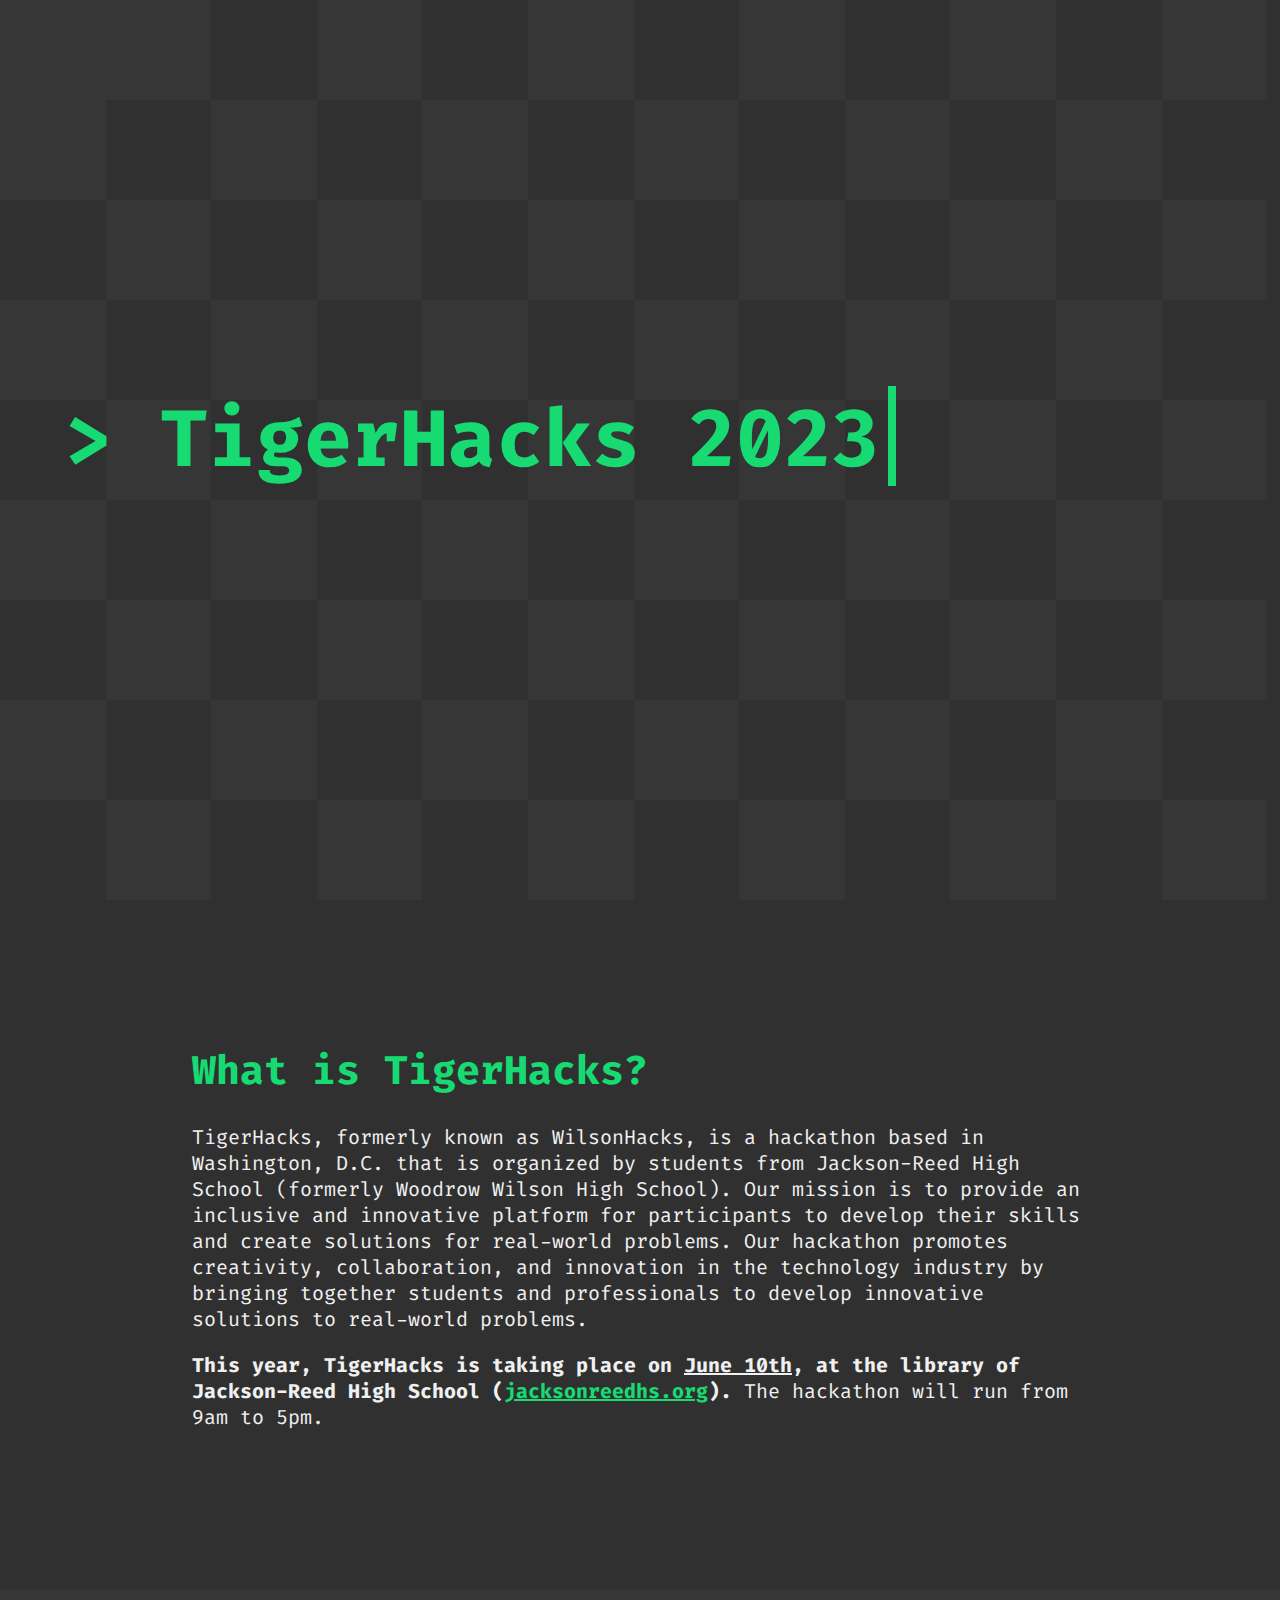
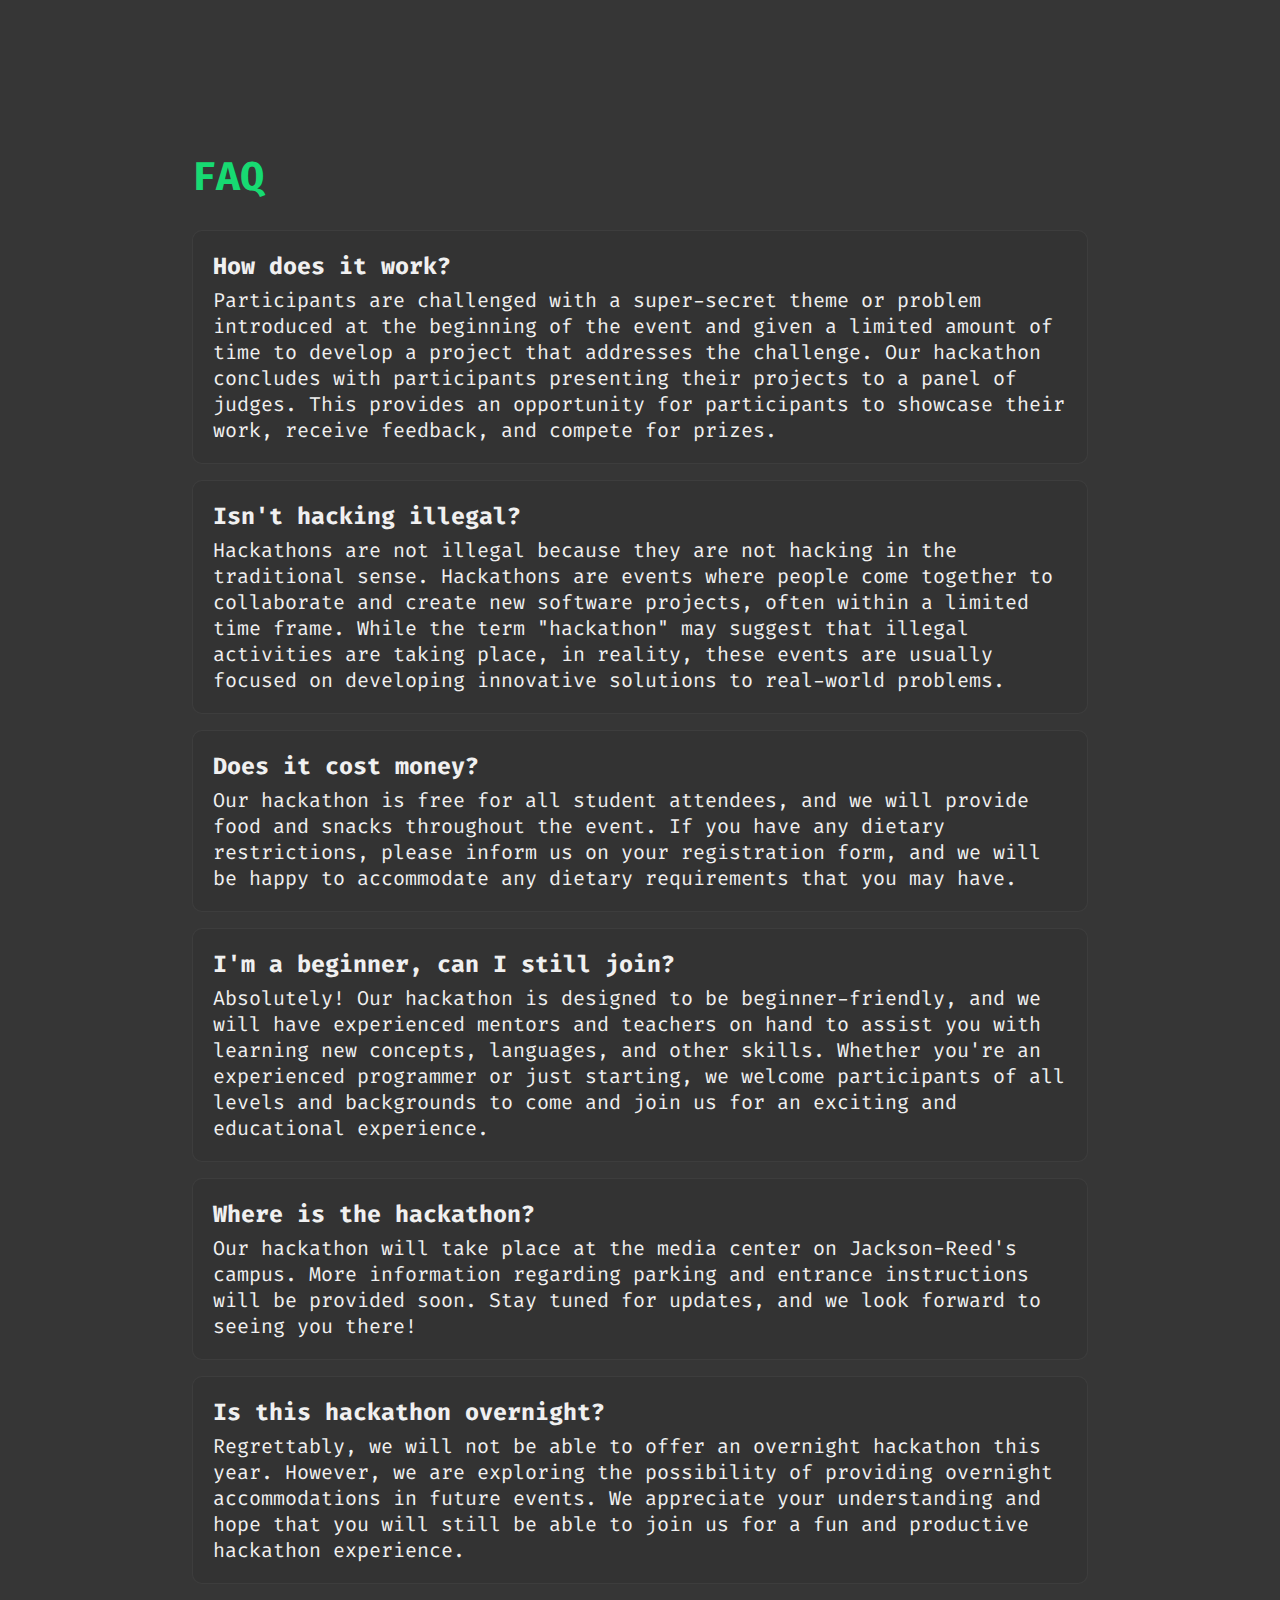
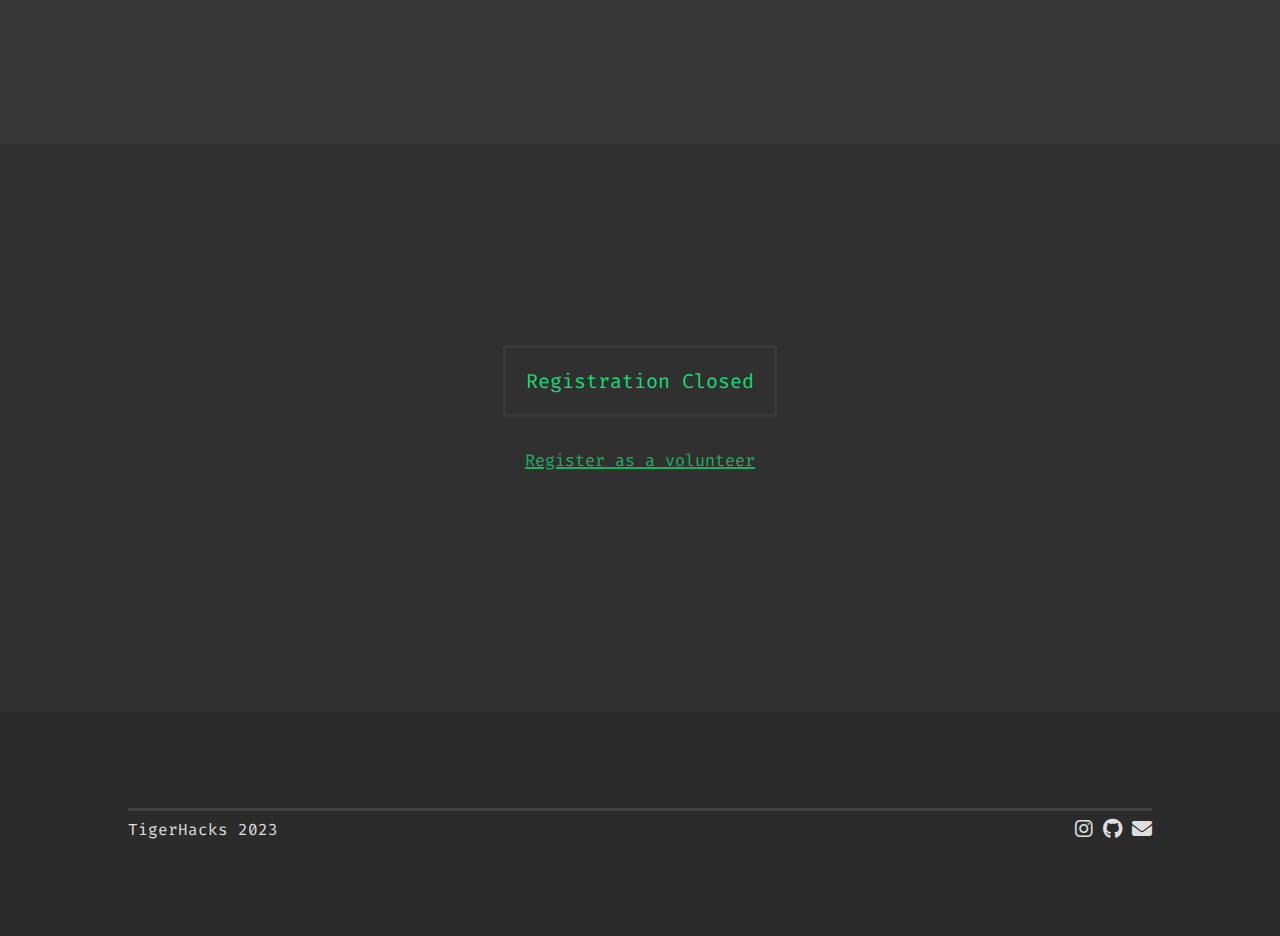
==== index.html @ 2cf9ff2c "Update registration" ====
<!DOCTYPE html>
<html>
    <head>
        <meta charset="utf-8" />
        <meta name="viewport" content="width=device-width, initial-scale=1" />
        <title>TigerHacks 2023</title>

        <link rel="preconnect" href="https://fonts.googleapis.com" />
        <link rel="preconnect" href="https://fonts.gstatic.com" crossorigin />
        <link
            href="https://fonts.googleapis.com/css2?family=Fira+Code:wght@300;400;500;700&display=swap"
            rel="stylesheet" />

        <link
            rel="stylesheet"
            href="https://cdn.jsdelivr.net/npm/@fortawesome/fontawesome-free@6.2.0/css/all.min.css" />

        <link rel="stylesheet" href="css/global.css" />
        <link rel="stylesheet" href="css/index.css" />
        <link rel="stylesheet" href="css/grid.css" />
        <!-- <link rel="stylesheet" href="css/cursor-trailer.css"> -->
        <link rel="stylesheet" href="css/title.css" />
        <link rel="stylesheet" href="css/navbar.css" />
        <link rel="icon" type="image/x-icon" href="/img/favicon.ico" />

        <script src="js/grid.js" async defer></script>
    </head>
    <body>
        <div id="navbar-wrapper" class="hidden">
            <nav id="navbar">
                <a href="#" class="navbar-title">TigerHacks</a>
                <a href="#about">About</a>
                <a href="#faq">FAQ</a>
<!--                <a href="#sponsors">Sponsors</a>-->
    
                <div id="navbar-right">
                    <a href="/register">Register</a>
                    <a class="fab fa-instagram" href="https://www.instagram.com/jacksonreedinfotech/" target="_blank"></a>
                    <a class="fab fa-github" href="https://github.com/TigerHacksDC/" target="_blank"></a>
                    <a class="fas fa-envelope" href="mailto:tigerhacksdc@gmail.com" target="_blank"></a>
                </div>
                <div id="navbar-button-wrapper">
                    <div id="navbar-button">
                        <span></span>
                        <span></span>
                        <span></span>
                    </div>
                </div>
            </nav>
        </div>

        <div id="title-container">
            <div id="title">
                <div id="title-text-wrapper">
                    <div id="title-text">>&nbsp;</div>
                    <span id="cursor"></span>
                </div>
            </div>
            <div id="subtitle">
                <div id="subtitle-text"></div>
            </div>
            <div id="register-link">
                <a id="register-text" href="/register">Registeration Closed</a>
            </div>
        </div>

        <!-- <div id="cursor-trailer"></div> -->

        <div id="tiles"></div>

        <div class="section" id="about">
            <h1>What is TigerHacks?</h1>
            <p>
                TigerHacks, formerly known as WilsonHacks, is a hackathon based in Washington, D.C.
                that is organized by students from Jackson-Reed High School (formerly Woodrow Wilson
                High School). Our mission is to provide an inclusive and innovative platform for
                participants to develop their skills and create solutions for real-world problems.
                Our hackathon promotes creativity, collaboration, and innovation in the technology
                industry by bringing together students and professionals to develop innovative
                solutions to real-world problems.
            </p>
            <p>
                <b>
                    This year, TigerHacks is taking place on <u>June 10th</u>, at the
                    library of Jackson-Reed High School
                    (<a href="https://jacksonreedhs.org/">jacksonreedhs.org</a>).
                </b>
                The hackathon will run from 9am to 5pm.
            </p>
        </div>

        <div class="section" id="faq">
            <div id="faq-wrapper">
                <h1>FAQ</h1>
                <div class="cards">
                    <div class="card">
                        <h3>How does it work?</h3>
                        <p>
                            Participants are challenged with a super-secret theme or problem
                            introduced at the beginning of the event and given a limited amount of
                            time to develop a project that addresses the challenge. Our hackathon
                            concludes with participants presenting their projects to a panel of
                            judges. This provides an opportunity for participants to showcase their
                            work, receive feedback, and compete for prizes.
                        </p>
                    </div>
                    <div class="card">
                        <h3>Isn't hacking illegal?</h3>
                        <p>
                            Hackathons are not illegal because they are not hacking in the
                            traditional sense. Hackathons are events where people come together to
                            collaborate and create new software projects, often within a limited
                            time frame. While the term "hackathon" may suggest that illegal
                            activities are taking place, in reality, these events are usually
                            focused on developing innovative solutions to real-world problems.
                        </p>
                    </div>
                    <div class="card">
                        <h3>Does it cost money?</h3>
                        <p>
                            Our hackathon is free for all student attendees, and we will provide
                            food and snacks throughout the event. If you have any dietary
                            restrictions, please inform us on your registration form, and we will be
                            happy to accommodate any dietary requirements that you may have.
                        </p>
                    </div>
                    <div class="card">
                        <h3>I'm a beginner, can I still join?</h3>
                        <p>
                            Absolutely! Our hackathon is designed to be beginner-friendly, and we
                            will have experienced mentors and teachers on hand to assist you with
                            learning new concepts, languages, and other skills. Whether you're an
                            experienced programmer or just starting, we welcome participants of
                            all levels and backgrounds to come and join us for an exciting and
                            educational experience.
                        </p>
                    </div>
                    <div class="card">
                        <h3>Where is the hackathon?</h3>
                        <p>
                            Our hackathon will take place at the media center on Jackson-Reed's
                            campus. More information regarding parking and entrance instructions
                            will be provided soon. Stay tuned for updates, and we look forward to
                            seeing you there!
                        </p>
                    </div>
                    <div class="card">
                        <h3>Is this hackathon overnight?</h3>
                        <p>
                            Regrettably, we will not be able to offer an overnight hackathon this
                            year. However, we are exploring the possibility of providing overnight
                            accommodations in future events. We appreciate your understanding and
                            hope that you will still be able to join us for a fun and productive
                            hackathon experience.
                        </p>
                    </div>
                </div>
            </div>
        </div>

        <!-- <div class="section" id="sponsors">
            <h1>Sponsors</h1>
            <p>Our sponsors and partners are the groups that make this event possible.</p>
            <div id="sponsor-images">                
                <img src="img/juan.png" alt="Placeholder Sponsor">
                <img src="img/wesley.png" alt="Placeholder Sponsor">
                <img src="img/ollie.png" alt="Placeholder Sponsor">
                <img src="img/luther.png" alt="Placeholder Sponsor">
            </div>
        </div> -->

        <div class="section" id="register">
            <!-- <button>Registration coming soon!</button> -->
            <a href="/register" class="button smooth">Registration Closed</a>
            <br>
            <br>
            <br>
            <a href="/volunteer" style="opacity: 0.75">
                <small>
                    Register as a volunteer
                </small>
            </a>
        </div>

        <!-- <div class="section" id="organizers">
            <h3>Organizers</h3>
            <p>Thank you to the members of the TigerHacks hosting team at Jackson-Reed High School, who are what make this event possible.</p>
            <div id="organizer-names">                
                <p>John Doe</p>
                <p>Foo Bar</p>
            </div>
        </div> -->

        <div id="footer">
            <div class="footer-line"></div>
            <p>TigerHacks 2023</p>
            <div class="icons">
                <a class="fab fa-instagram fa-lg" href="https://www.instagram.com/jacksonreedinfotech/" target="_blank"></a>
                <a class="fab fa-github fa-lg" href="https://github.com/TigerHacksDC/" target="_blank"></a>
                <a class="fas fa-envelope fa-lg" href="mailto:tigerhacksdc@gmail.com" ></a>
            </div>
        </div>
        <!-- because of the CSS math the svg div needs to be down here.
        <div id="img">
            <img id="logo" src="img/logo.svg" alt="TigerHacks Logo" /> 
        </div> -->
        <!-- <script src="js/cursor-trailer.js" async defer></script> -->
        <script src="js/title.js" type="module" async defer></script>
        <script src="js/navbar.js" async defer></script>
    </body>
</html>
---- css/global.css ----
/*:root {*/
/*    --background-primary: #262931;*/
/*    --background-secondary: #2a2e36;*/
/*    --background-tertiary: #21242b;*/
/*    --background-accent: #333741;*/

/*    !* --background-primary: #21242b;*/
/*    --background-secondary: #191c21;*/
/*    --background-tertiary: #15181c;*/
/*    --background-accent: #313540; *!*/

/*    --primary: #ff6188;*/
/*    --primary-light: #ff7a9c;*/
/*    --primary-highlight: #ffb3c6;*/

/*    --text-primary: #f0f0f0;*/
/*}*/

:root {
    /* green */
    /* --background-primary: #25302f; */
    /* --background-secondary: #293534; */
    /* --background-tertiary: #212b2a; */
    /* --background-accent: #313f3e; */

    /* gray */
    --background-primary: #303030;
    --background-secondary: #363636;
    --background-tertiary: #2b2b2b;
    --background-accent: #333333;

    --primary: #60ffa2;
    --primary-light: #7affb1;
    --primary-highlight: #b3ffd2;

    --text-primary: #f0f0f0;
    --text-dim: #dfdfdf;

    --primary: #17da72;
    /* --primary: #00db12; */
    --primary-light: #34ea89;
    --primary-dark: #17da7240;
    --primary-highlight: #67efa6;


    --text-small: 1rem;
    --text-med: 1.25rem;
    --text-big: 2rem;
    --text-subtitle: 3rem;
    --text-title: 5rem;
    --text-giant: 10rem;

    --radius-small: 3px;
    --radius: 10px;
    --border: rgba(255, 255, 255, 0.05);
    --border-bright: rgba(255, 255, 255, 0.1);
    --font: "Fira Code", monospace;
}

@media screen and (max-width: 800px) {
    :root {
        --text-med: 1rem;
        --text-big: 1.5rem;
        --text-subtitle: 2rem;
        --text-title: 3rem;
    }
}

html {
    scroll-behavior: smooth;
}

body {
    margin: 0;
    font-family: var(--font);
    color: var(--text-primary);
    background-color: var(--background-primary);
    font-size: var(--text-small);
}
*::selection {
    color: var(--text-primary);
    background-color: var(--primary);
}

.cards {
    display: grid;
    grid-template-columns: repeat(auto-fill, minmax(30rem, 1fr));
    grid-gap: 1rem;
}
@media screen and (max-width: 40rem) {
    .cards {
        grid-template-columns: initial;
    }
}
.card {
    background-color: var(--background-secondary);
    border-radius: var(--radius);
    border: 1px solid var(--border);

    padding: 1em;
}
.card h3 {
    margin: 0;
}
.card p {
    margin: 0.25em 0 0 0;
}

button,
.button {
    padding: 1em;
    border: none;
    outline: none;
    border-radius: 3px;

    background: linear-gradient(to right, var(--primary), var(--primary), var(--primary-highlight), var(--primary));
    background-size: 500% 100%;
    transition: 0.5s, background-position 0.75s, outline 0.1s;

    color: var(--background-primary);
    cursor: pointer;
    font-family: var(--font);
}
button:hover,
.button:hover {
    background-position: -100% 0;
    outline: 1px solid var(--primary-dark);
}
button:active, button:focus,
.button:active, .button:focus {
    outline: 3px solid var(--primary-dark);
}
button.disabled,
.button.disabled {
    background: transparent;
    border: 3px solid var(--border);
    color: var(--primary);
    cursor: default;
}
button.disabled:hover,
.button.disabled:hover {
    outline: none;
}
button.disabled:active, button.disabled:focus,
.button.disabled:active, .button.disabled:focus {
    outline: none;
}

button.smooth,
.button.smooth {
    background: transparent;
    border: 3px solid var(--border);
    color: var(--primary);
}
button.smooth:hover,
.button.smooth:hover {
    background-color: rgba(255, 255, 255, 0.05);
    outline: none;
}
button.smooth:active, button.smooth:focus,
.button.smooth:active, .button.smooth:focus {
    background-color: rgba(0, 0, 0, 0.1);
    outline: none
}

a.button {
    text-decoration: none;
}

h1 {
    color: var(--primary);
}
h1::selection {
    background-color: var(--primary);
}

a {
    color: var(--primary);
}
---- css/index.css ----
.section {
    margin: 7.5% auto;
    max-width: 70%;
    font-size: var(--text-med);

    z-index: 2;
    scroll-margin-top: calc(2 * var(--text-subtitle));
}
@media screen and (max-width: 800px) {
    .section:nth-child(2n) {
        margin: 7.5%;
        max-width: 100%;
    }
}

#footer {
    background-color: var(--background-tertiary);
    padding: min(7.5%, 6rem) 10%;
    color: var(--text-dim);
}
.footer-line {
    width: 100%;
    height: 3px;
    background: var(--border-bright);
    margin-bottom: 0.5rem;
}
#footer p {
    display: inline;
}
#footer .icons {
    float: right;
}
#footer a {
    color: var(--text-dim);
    text-decoration: none;
}

.section:nth-child(2n-1) {
    background: var(--background-secondary);
    margin-top: 0;
    margin-bottom: 0;
    padding-top: 10rem;
    padding-bottom: 10rem;
}
.section:nth-child(2n-1) h1 {
    margin-top: 0;
}
.section:nth-child(2n-1) .card {
    background-color: var(--background-accent);
}
.section:nth-child(2n) {
    margin-top: 9rem;
    margin-bottom: 10rem;
}

#faq {
    max-width: initial;
}
#faq-wrapper {
    max-width: 70%;
    margin: auto;
}
@media screen and (max-width: 800px) {
    #faq-wrapper {
        max-width: 90%;
    }
}

#sponsors {
    margin-left: auto;
    margin-right: auto;
    max-width: initial;
    text-align: center;
}
#sponsor-images {
    display: flex;
    flex-wrap: wrap;
    justify-content: center;
}
#sponsors h1 {
    text-align: center;
}
#sponsors img {
    width: 7em;
    height: 7em;
    margin: 1em;
}

#register {
    text-align: center;
    max-width: initial;
    padding-top: 5rem;
    padding-bottom: 5rem;
}
#register button {
    font-size: var(--text-med);
}

#organizers {
    margin-left: auto;
    margin-right: auto;
    max-width: initial;
    text-align: center;
}
#organizers > p {
    max-width: 80ch;
    margin-left: auto;
    margin-right: auto;
}
#organizer-names p {
    margin: 0.15em;
    color: var(--primary);
}
---- css/grid.css ----
#tiles {
    height: 100vh;
    width: 99vw;

    display: grid;
    /* variables are set in js */
    grid-template-rows: repeat(var(--rows), 1fr);
    grid-template-columns: 1;
    z-index: -1;

    /* cursor: none; */
}

.row {
    display: grid;
    grid-template-rows: 1;
    grid-template-columns: repeat(var(--columns), 1fr);
}

.row:nth-child(even) .tile:nth-child(even) {
    background-color: var(--background-primary);
}
.row:nth-child(even) .tile:nth-child(odd) {
    background-color: var(--background-secondary);
}

.row:nth-child(odd) .tile:nth-child(even) {
    background-color: var(--background-secondary);
}
.row:nth-child(odd) .tile:nth-child(odd) {
    background-color: var(--background-primary);
}

.tile {
    transition: 2s;
}

.tile:hover {
    /* filter: brightness(130%); */
    background-color: var(--background-secondary) !important;
    transition: 0s;
}
---- css/cursor-trailer.css ----
#cursor-trailer {
    position: fixed;
    z-index: 1;

    width: 20px;
    height: 20px;

    background-color: var(--primary);
    border-radius: 20px;

    pointer-events: none;
    
    opacity: 0;
    transition: opacity 0.1s;
    
}

/* body {
    cursor: none;
} */

/* when mouse is on screen, show */
/* body:hover > #cursor-trailer {
    opacity: 1;
} */

/* .section {
    position: relative;
    z-index: 1;
} */
---- css/title.css ----
#title-container {
    position: absolute;
    top: 50%;
    left: 5%;
    transform: translateY(-50%);
    
    pointer-events: none;

    color: var(--primary);
}

#title {
    font-size: var(--text-title);
    font-weight: bold;

    display: flex;
    flex-direction: row;      
}

#title-text, #title-text-wrapper {
    margin: 0;
    pointer-events: none;
}

#title-text {
    display: inline;
}

#subtitle {

    display: flex;
    flex-direction: row;

    font-size: var(--text-subtitle);
    font-weight: 500;
}

#register-link {
    font-size: var(--text-big);
    pointer-events: all;

    width: max-content;

    opacity: 0;

    transform: translateY(1em);
    transition: 0.5s;

}

/* @supports (-) {
    * {
        color: red !important;
    }
} */

#register-link:hover {
    cursor: pointer;
    font-weight: 500;
}

#register-link:hover #register-text::after {
    background-position: -100% 0;
}

#register-text {
    position: relative;
    
    background: linear-gradient(to right, var(--primary), var(--primary), var(--primary-highlight), var(--primary));
    background-size: 500% 100%;
    background-clip: text;
    -webkit-background-clip: text;
    color: transparent;

    transition: background-position 0.75s;
    background-position: 0 0;
}
#register-text:hover {
    background-position: -100% 0;
}

#register-text::after {
    content: "";
    
    position: absolute;
    top: 100%;
    left: 0;

    width: 100%;
    height: 0.1em;

    background: linear-gradient(to right, var(--primary), var(--primary), var(--primary-highlight), var(--primary));
    background-size: 500% 100%;

}

@keyframes cursor-blink {
    0% {opacity: 100; }
    50% { opacity: 100; }
    75% { opacity: 0; }
    100% { opacity: 0; }
}

#cursor {
    background-color: var(--primary);
    animation: cursor-blink 1s infinite;

    display: inline-block;
    width: 0.1em;
    height:1.25em;
    transform: translate(-0.5em, 0.25em);
}
/* 
#img {
    width: 20%;
    height: 20%;
    margin: 0 0.5em;
    pointer-events: none;
    top: 45%;
    left: 75%;
    transform: translateY(-50%);
    position: absolute;
} */
---- css/navbar.css ----
#navbar-wrapper {
    position: fixed;
    top: 0;
    left: 0;
    z-index: 1000;
    transition: transform 0.5s;
    width: 100%;
}
#navbar-wrapper.hidden {
    pointer-events: none;
    transform: translateY(-100%);
}

#navbar {
    padding: 16px;
    width: 100%;
    position: relative;

    font-size: var(--text-med);
    background-color: var(--background-tertiary);
    box-sizing: border-box;
}

#navbar a {
    color: var(--primary);
    text-decoration: none;
    position: relative;
    transition: color 0.2s;
    cursor: pointer;
}

#navbar a::after {
    content: "";
    
    position: absolute;
    top: 100%;
    left: 0;

    width: 100%;
    height: 0.1em;

    transform: scaleX(0);
    transform-origin: right;
    transition: transform 0.5s, color 0.2s;

    background: var(--primary);
}

#navbar a:hover::after {
    transform: scaleX(1);
    transform-origin: left;
    /* background: var(--primary-light); */
}

#navbar a.fa-brands::after {
    margin-top: 4px;
}

#navbar .navbar-title {
    font-weight: 550;
}

#navbar-right {
    float: right;
}

@media screen and (max-width: 500px) {
    #navbar > *:not(.navbar-title):not(#navbar-button-wrapper) {
        display: none;
    }
    
    #navbar-button-wrapper {
        position: absolute;
        top: 1em;
        right: 1em;
    }
    #navbar-button {
        --hamburger-thickness: 3px;
        --hamburger-color: var(--primary);
        --hamburger-width: 1.5em;
        --hamburger-height: 1.3em;
        --hamburger-thickness: 0.1em;

        position: relative;

        width: var(--hamburger-width);
        height: var(--hamburger-height);

        cursor: pointer;
    }
    #navbar-button span {
        width: var(--hamburger-width);
        height: var(--hamburger-thickness);
        background-color: var(--hamburger-color);
        position: absolute;
    }
    #navbar-button span:nth-child(1) {
        top: 0;
    }
    #navbar-button span:nth-child(2) {
        top: 50%;
        transform: translateY(-50%);
    }
    #navbar-button span:nth-child(3) {
        bottom: 0;
    }

    #navbar.active #navbar-button span:nth-child(1) {
        --hamburger-thickness: 0.15em;
        top: 50%;
        left: 50%;
        transform: translate(-50%, -50%) rotateZ(45deg);
    }
    #navbar.active  #navbar-button span:nth-child(2) {
        --hamburger-thickness: 0.15em;
        top: 50%;
        left: 50%;
        transform: translate(-50%, -50%) rotateZ(-45deg);
    }
    #navbar.active  #navbar-button span:nth-child(3) {
        display: none;
    }

    #navbar.active > *:not(#navbar-button) {
        display: block !important;
        width: max-content;
        margin-top: 0.1em;
    }

    #navbar.active #navbar-right {
        float: initial;
    }
    #navbar.active #navbar-right a:first-child {
        display: block;
        margin-bottom: 0.5em;
    }
}
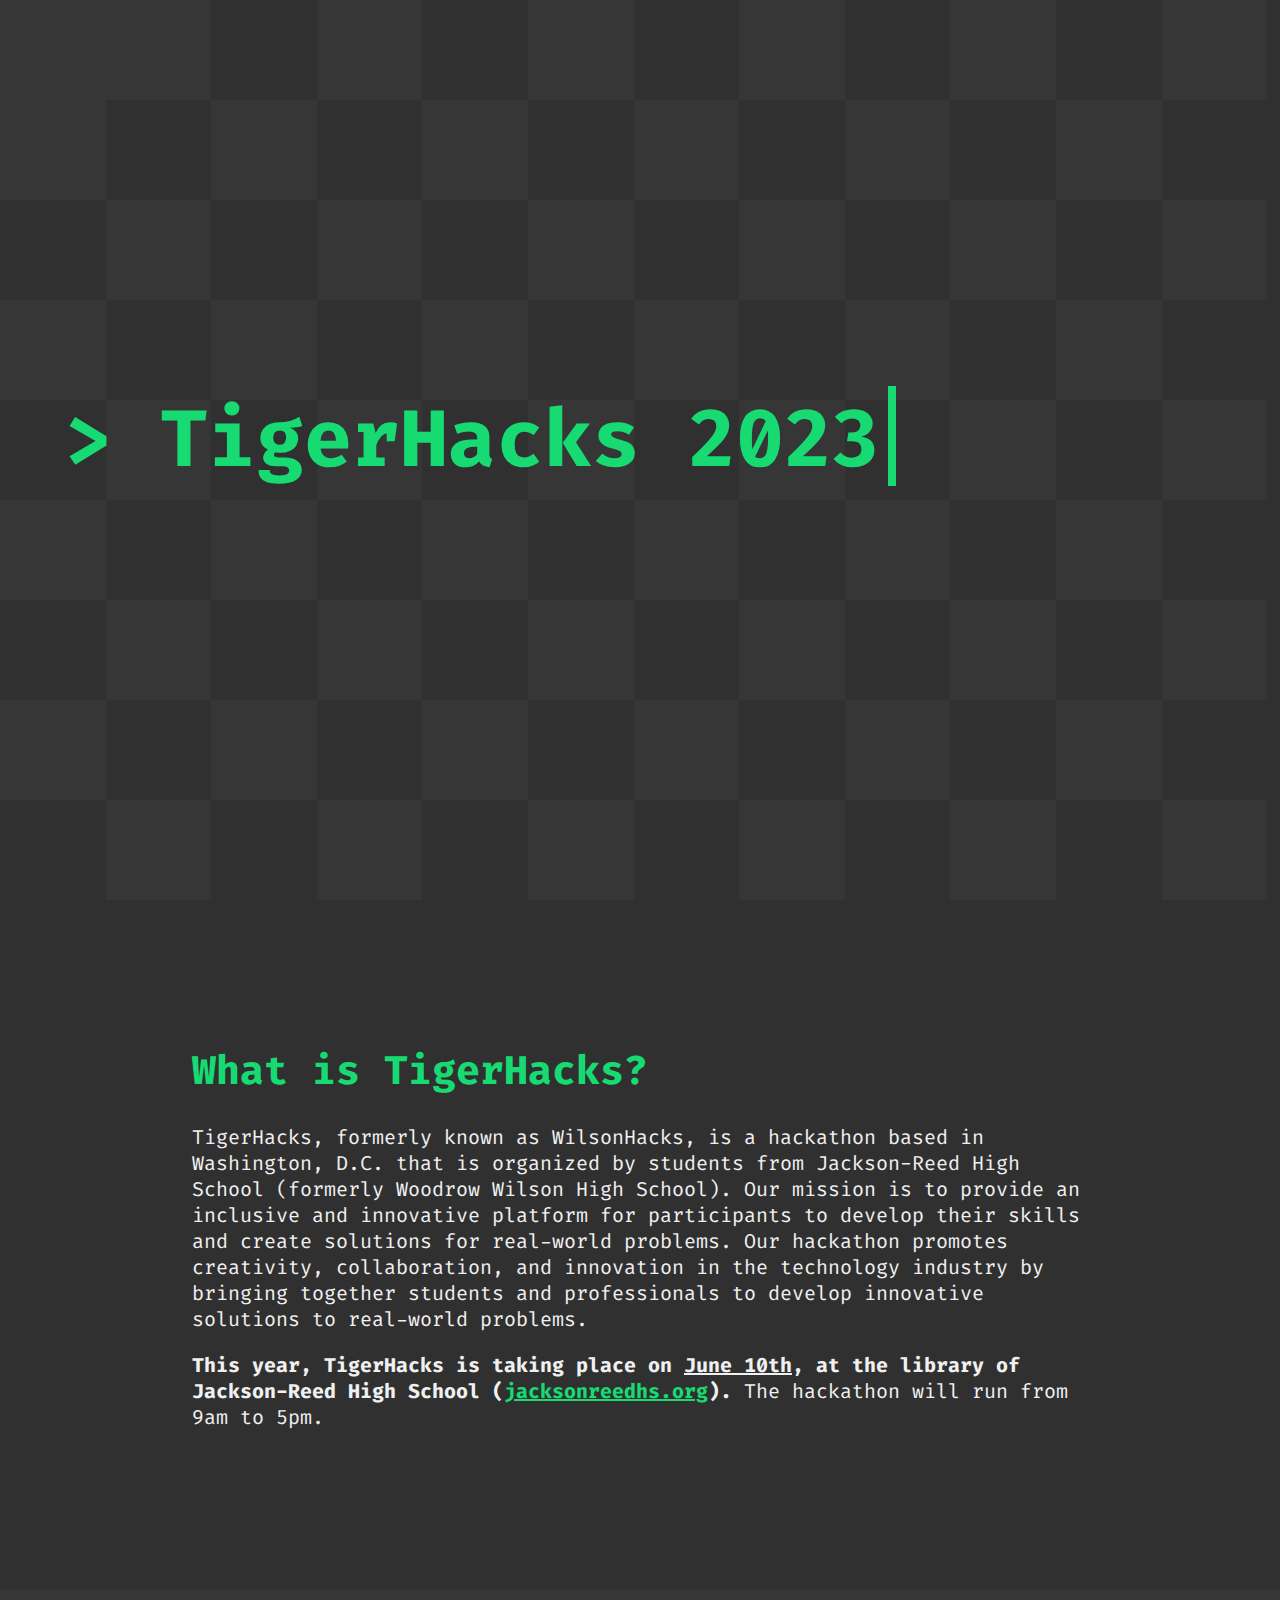
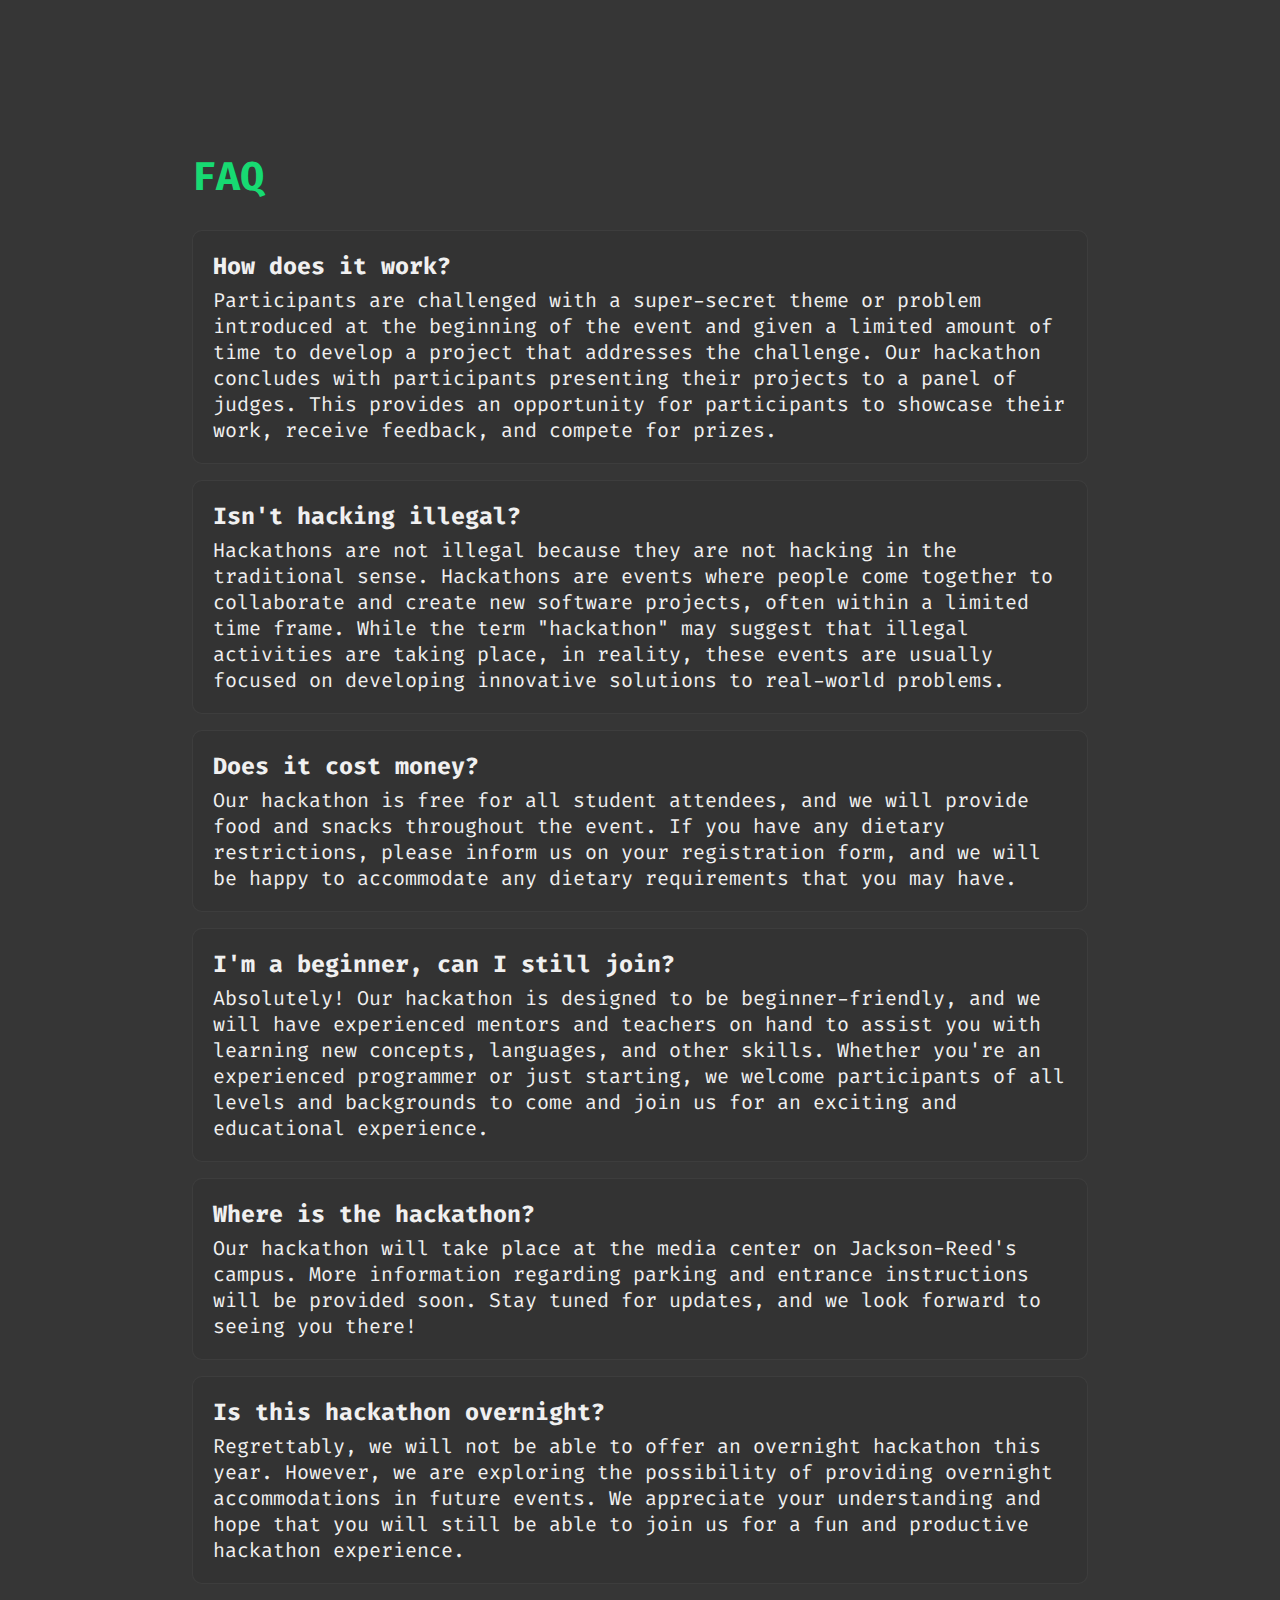
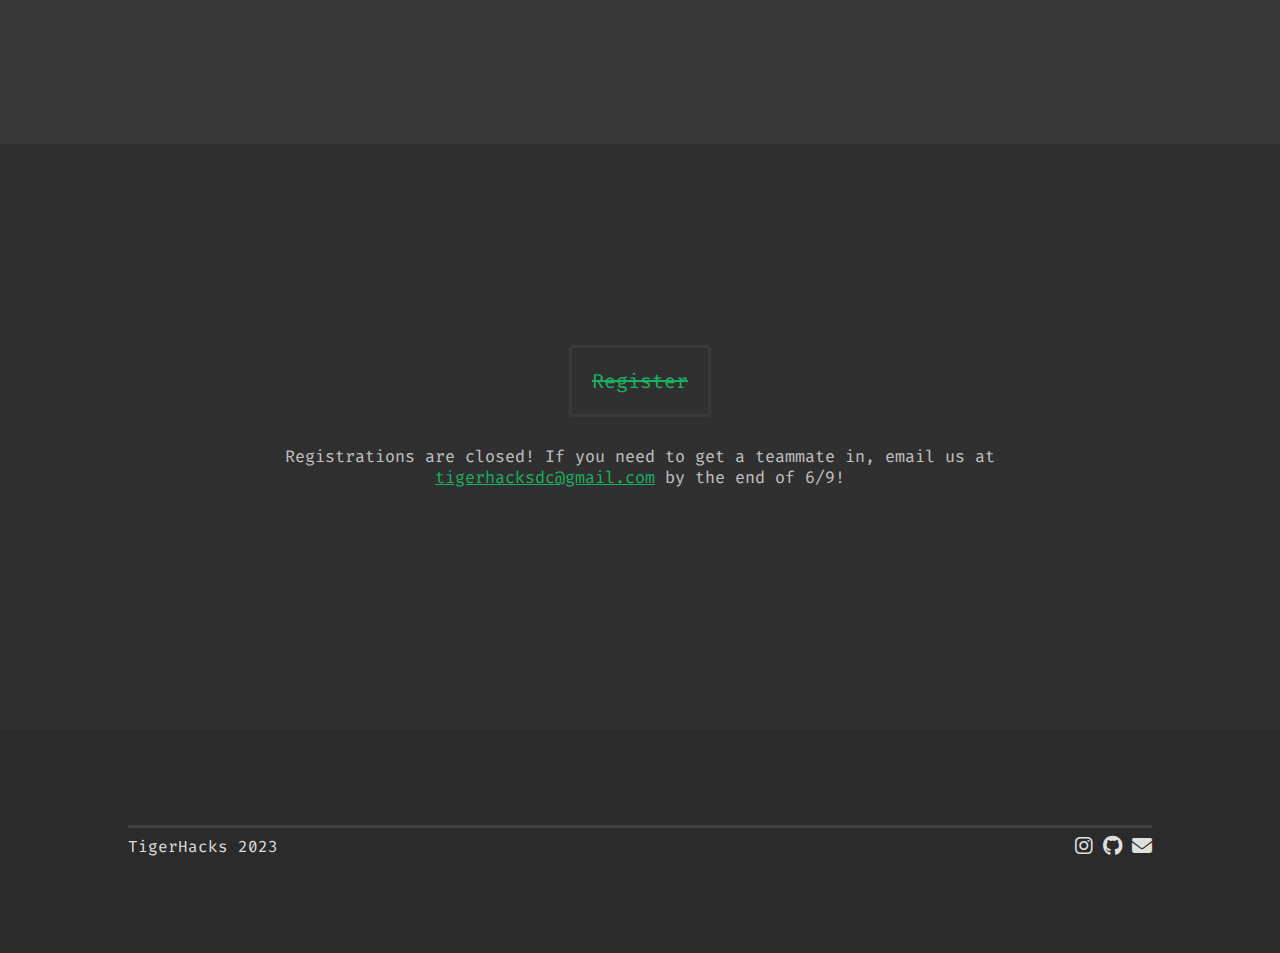
==== commit 15e8d4c9: "Update registration closed styling" ====
--- a/index.html
+++ b/index.html
@@ -34,7 +34,7 @@
 <!--                <a href="#sponsors">Sponsors</a>-->
     
                 <div id="navbar-right">
-                    <a href="/register">Register</a>
+                    <a href="#register">Register</a>
                     <a class="fab fa-instagram" href="https://www.instagram.com/jacksonreedinfotech/" target="_blank"></a>
                     <a class="fab fa-github" href="https://github.com/TigerHacksDC/" target="_blank"></a>
                     <a class="fas fa-envelope" href="mailto:tigerhacksdc@gmail.com" target="_blank"></a>
@@ -60,7 +60,7 @@
                 <div id="subtitle-text"></div>
             </div>
             <div id="register-link">
-                <a id="register-text" href="/register">Registeration Closed</a>
+                <a id="register-text" href="#register">Register</a>
             </div>
         </div>
 
@@ -171,15 +171,14 @@
 
         <div class="section" id="register">
             <!-- <button>Registration coming soon!</button> -->
-            <a href="/register" class="button smooth">Registration Closed</a>
+            <a href="/register" class="button smooth disabled">Register</a>
             <br>
             <br>
             <br>
-            <a href="/volunteer" style="opacity: 0.75">
-                <small>
-                    Register as a volunteer
-                </small>
-            </a>
+            <small style="opacity: 0.75; max-width: 80ch; display: inline-block">
+                Registrations are closed! If you need to get a teammate in, email us at 
+                <a href="mailto:tigerhacksdc@gmail.com">tigerhacksdc@gmail.com</a> by the end of 6/9!
+            </small>
         </div>
 
         <!-- <div class="section" id="organizers">
--- a/css/global.css
+++ b/css/global.css
@@ -39,6 +39,7 @@
     --primary: #17da72;
     /* --primary: #00db12; */
     --primary-light: #34ea89;
+    --primary-disabled: #1daf61;
     --primary-dark: #17da7240;
     --primary-highlight: #67efa6;
 
@@ -163,6 +164,14 @@
     outline: none
 }
 
+button.smooth.disabled,
+.button.smooth.disabled {
+    pointer-events: none;
+    cursor: not-allowed;
+    text-decoration: line-through;
+    color: var(--primary-disabled);
+}
+
 a.button {
     text-decoration: none;
 }
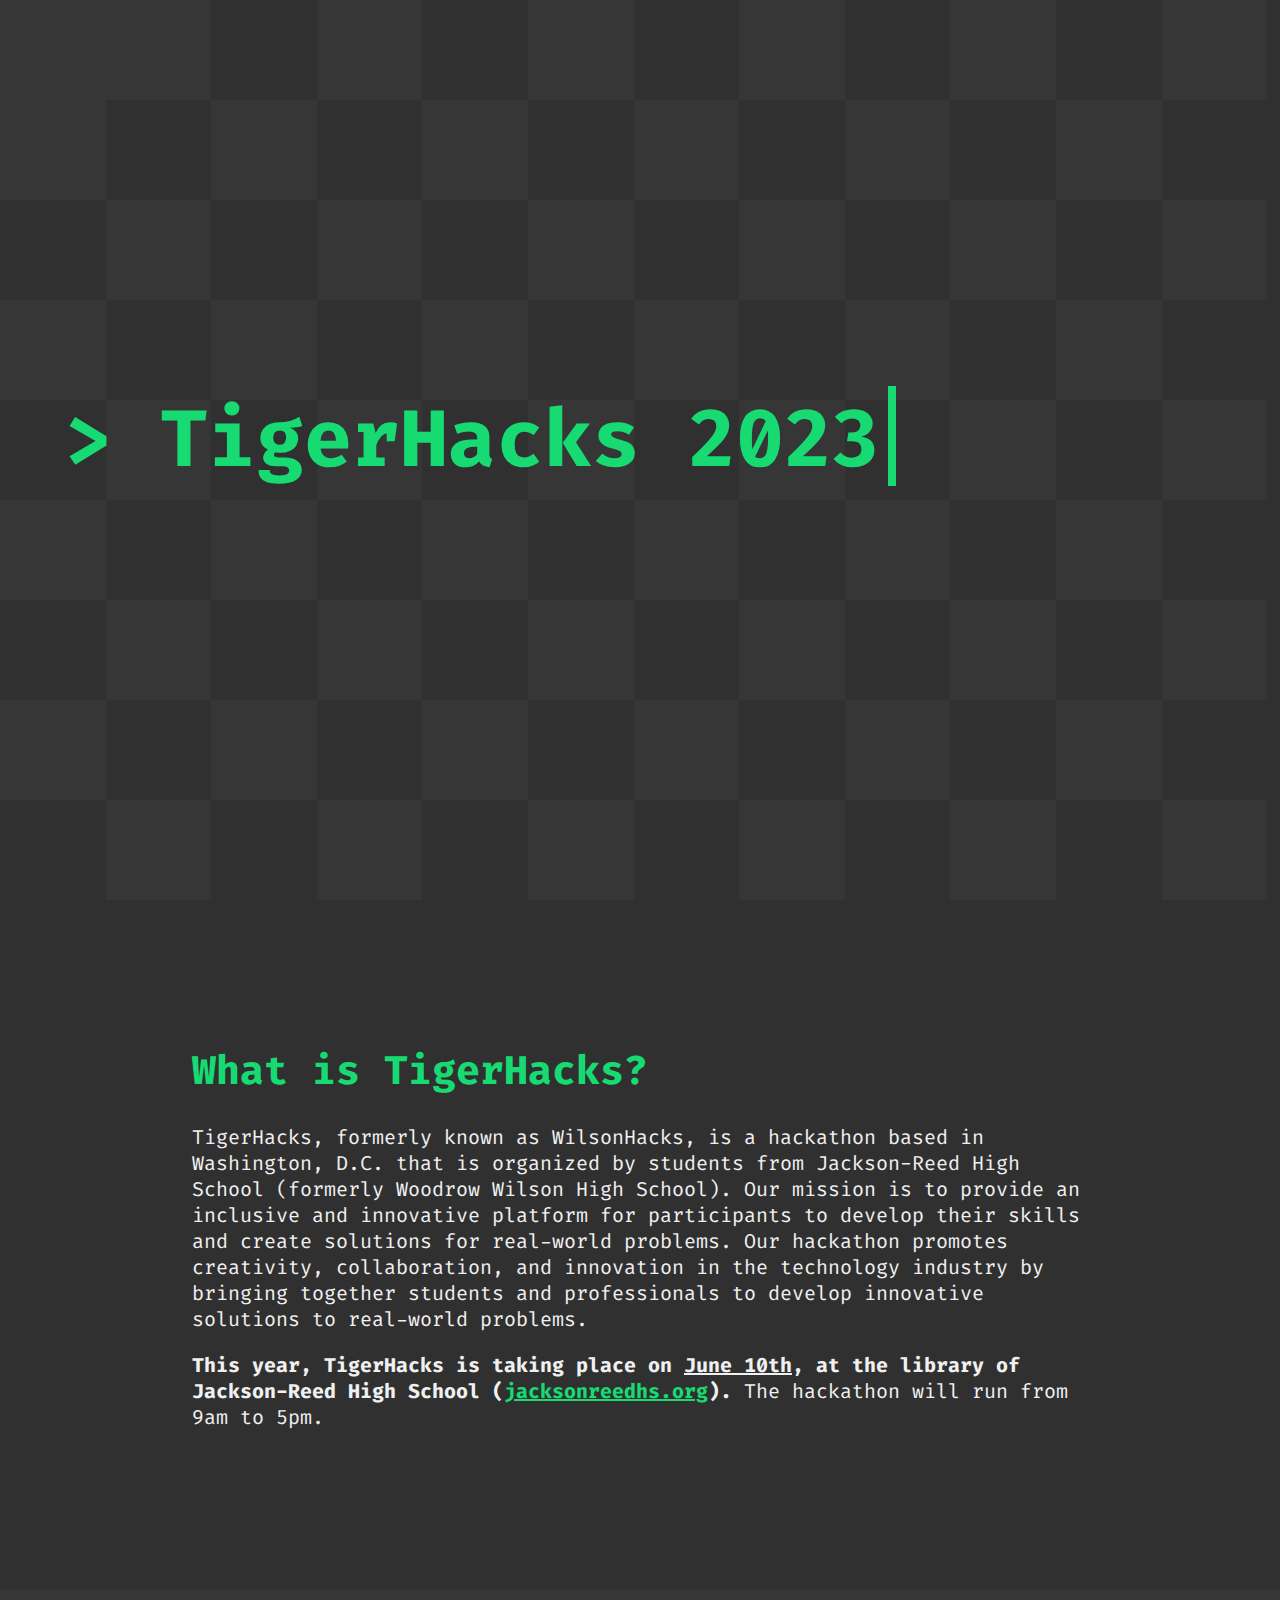
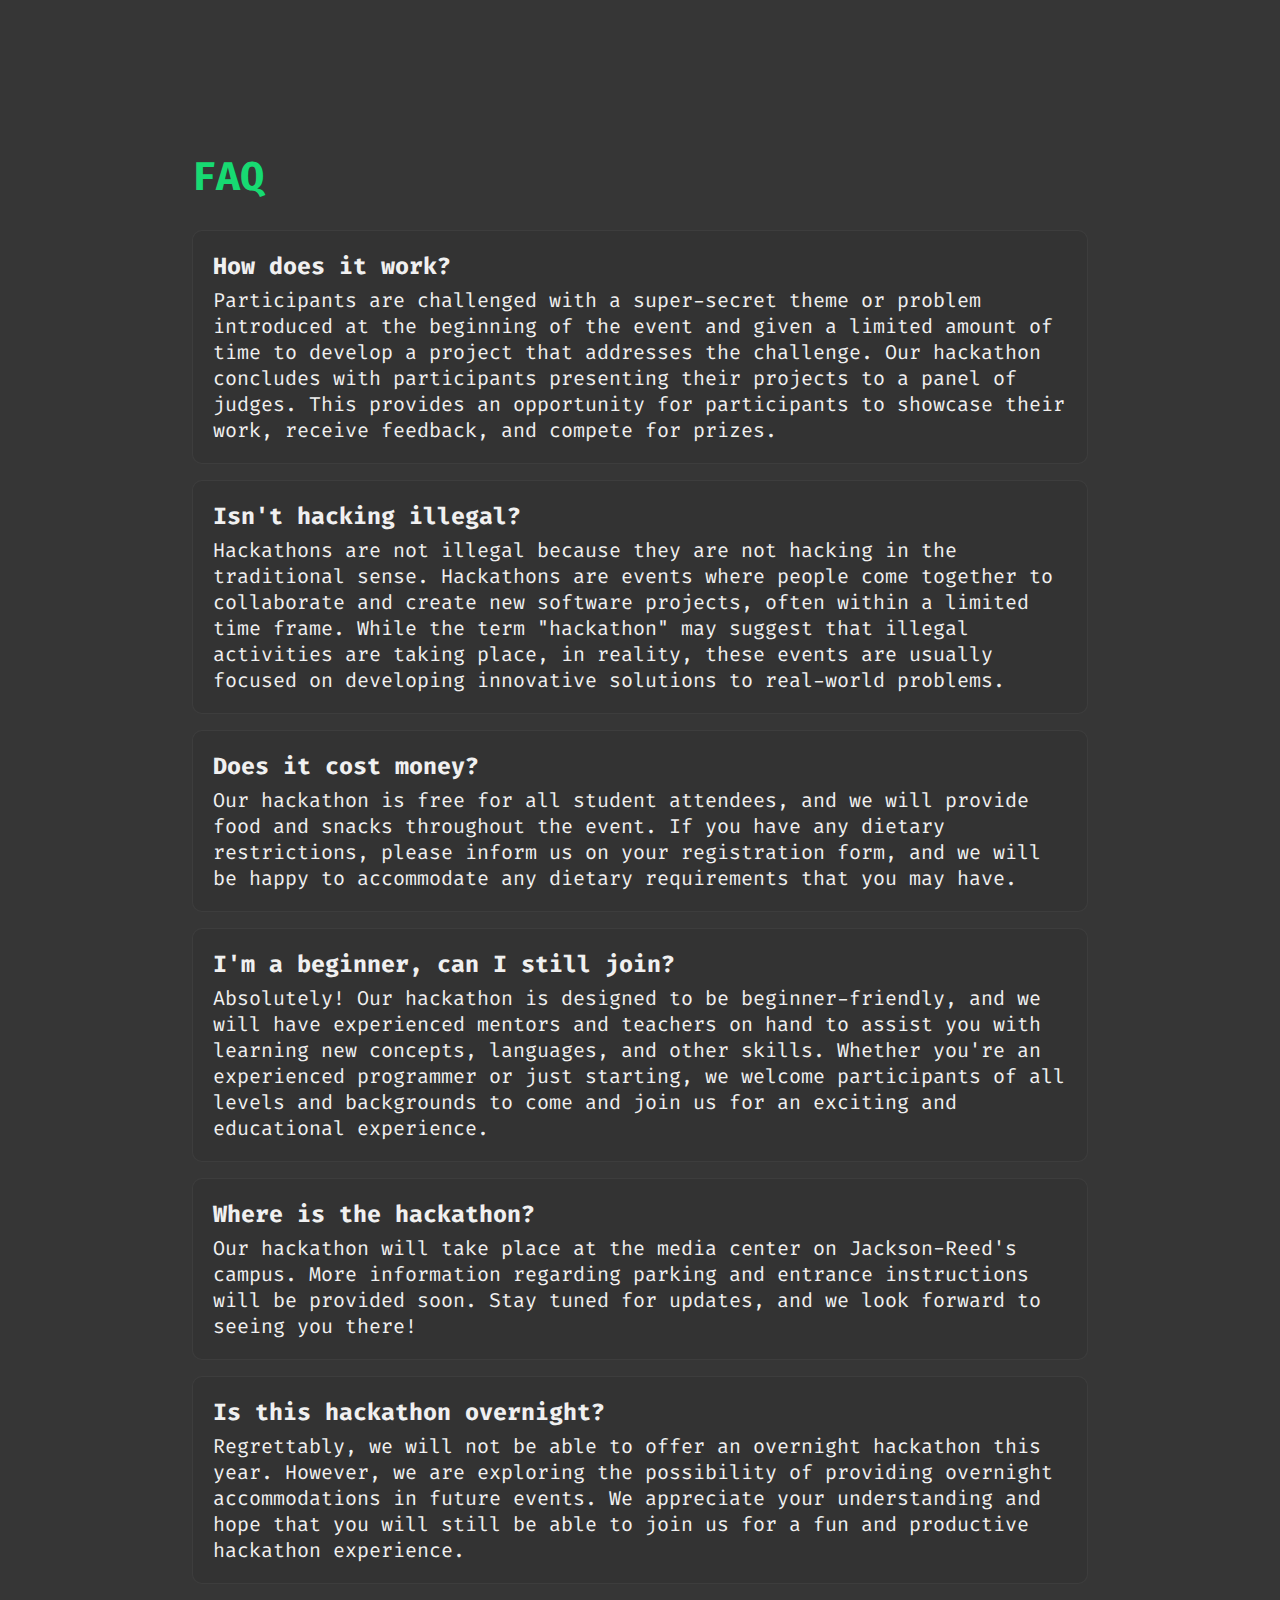
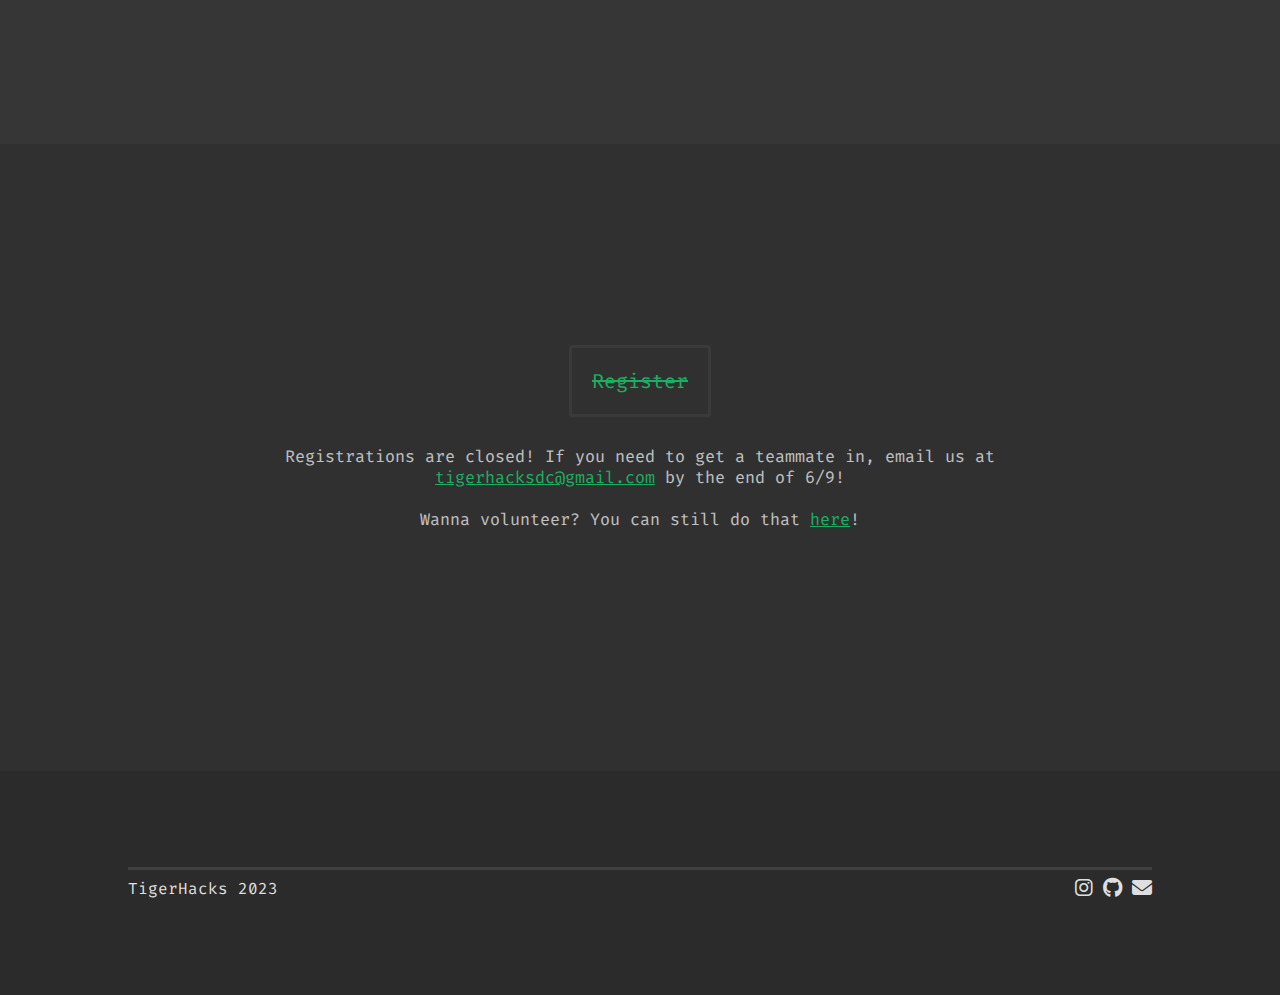
==== commit 6f081175: "Re-add volunteer link" ====
--- a/index.html
+++ b/index.html
@@ -178,6 +178,9 @@
             <small style="opacity: 0.75; max-width: 80ch; display: inline-block">
                 Registrations are closed! If you need to get a teammate in, email us at 
                 <a href="mailto:tigerhacksdc@gmail.com">tigerhacksdc@gmail.com</a> by the end of 6/9!
+                <br>
+                <br>
+                Wanna volunteer? You can still do that <a href="/volunteer">here</a>!
             </small>
         </div>
 
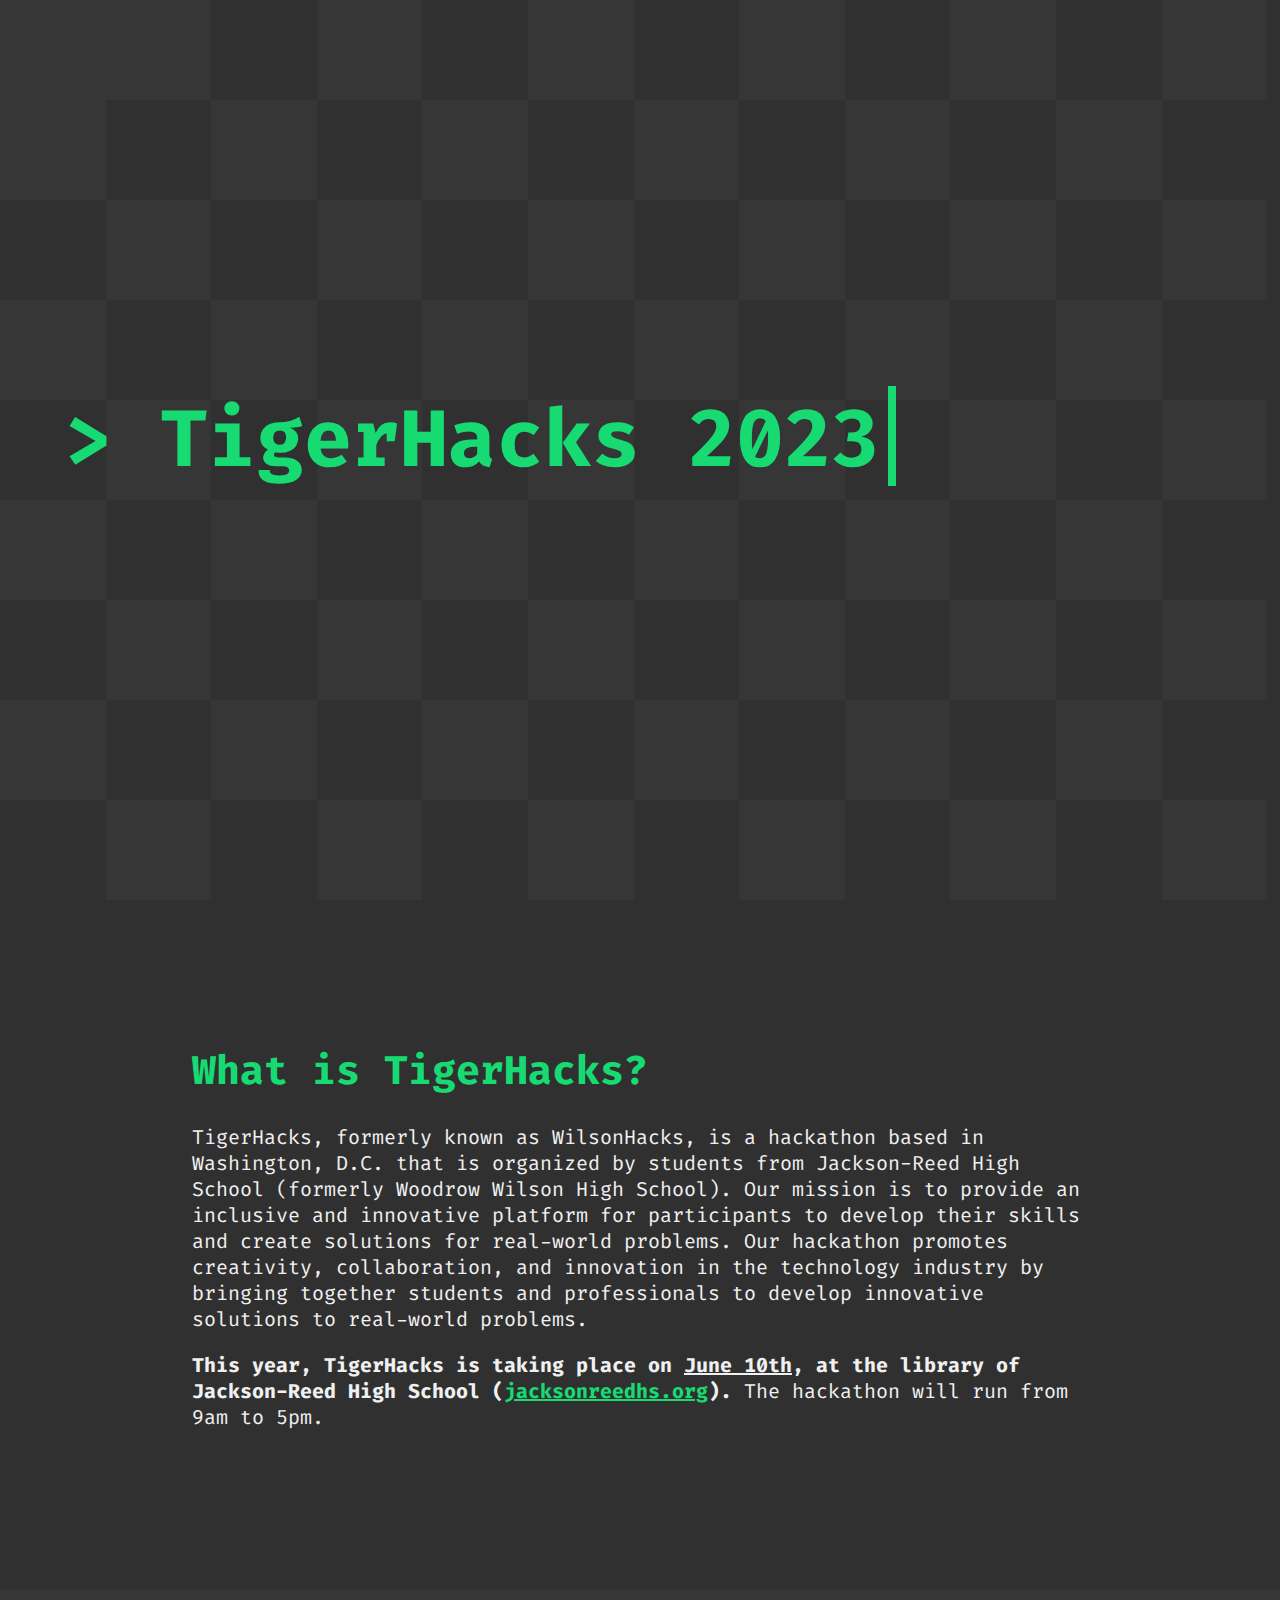
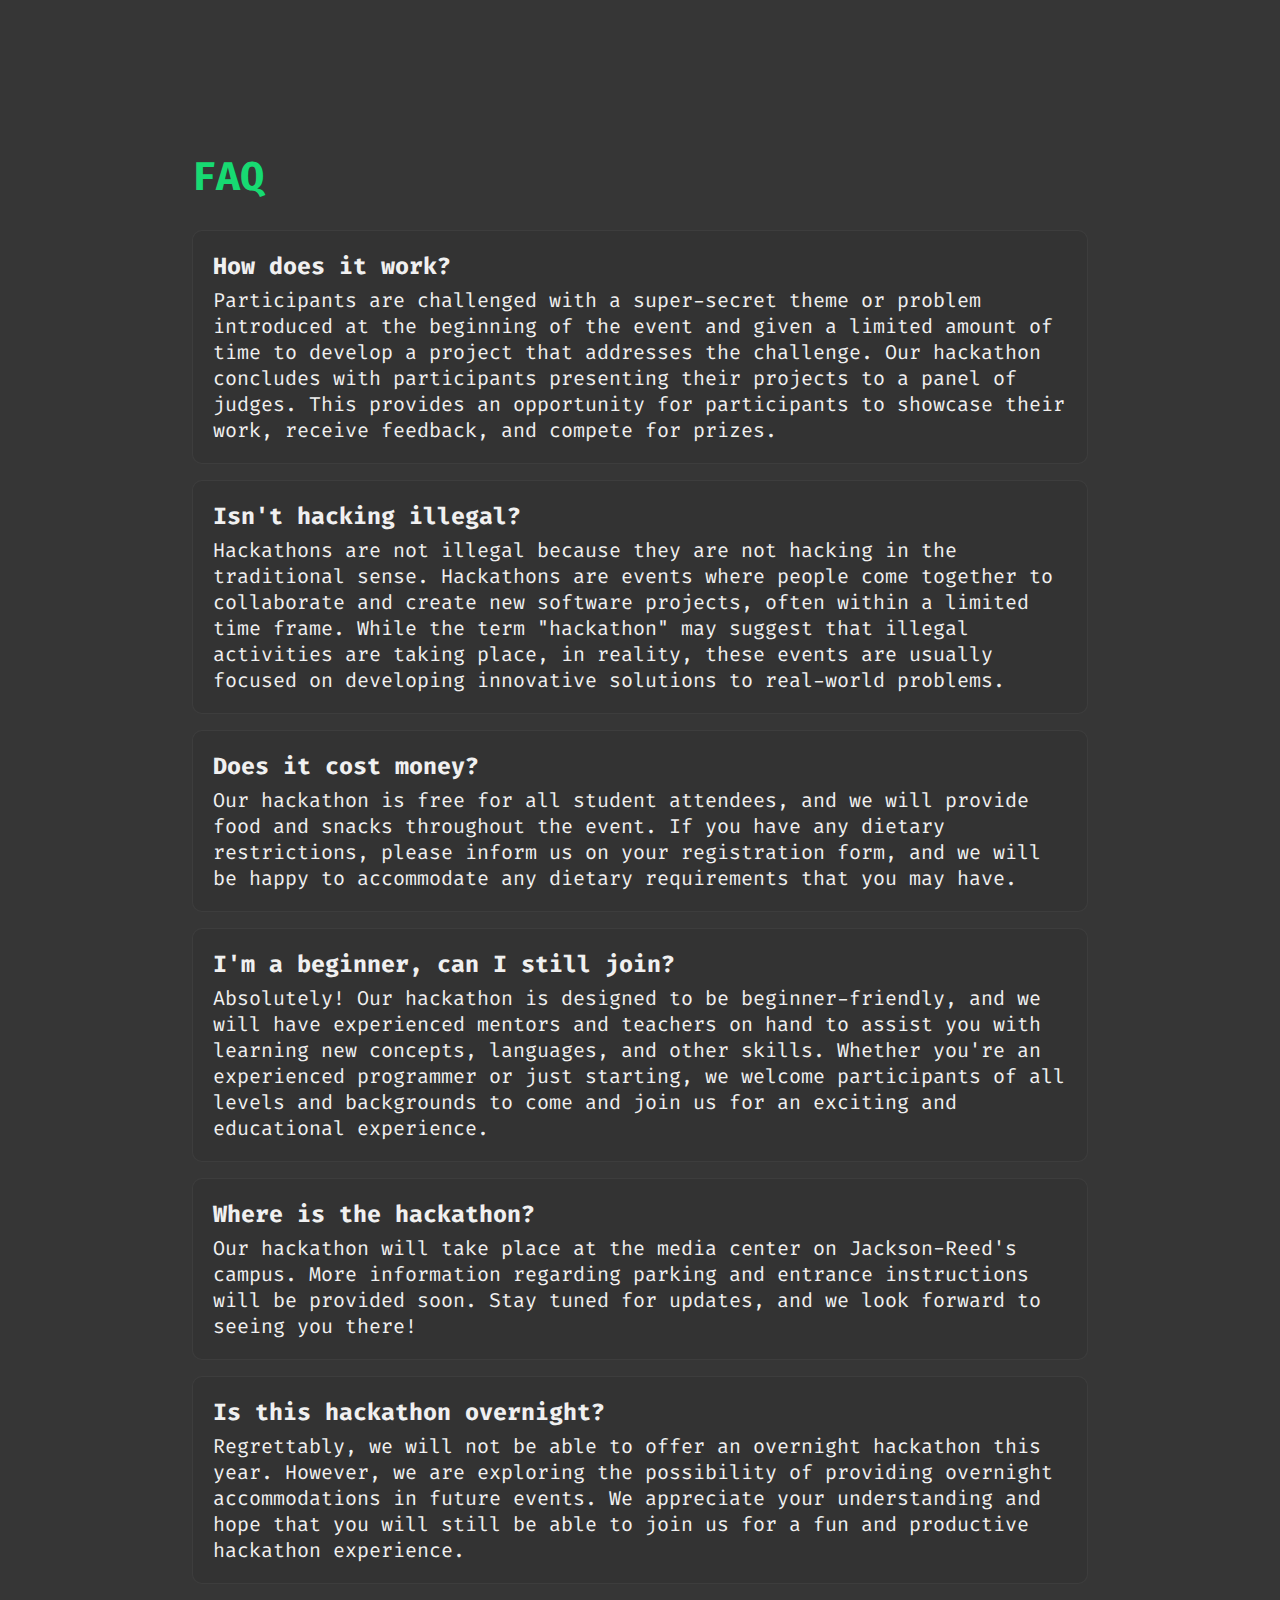
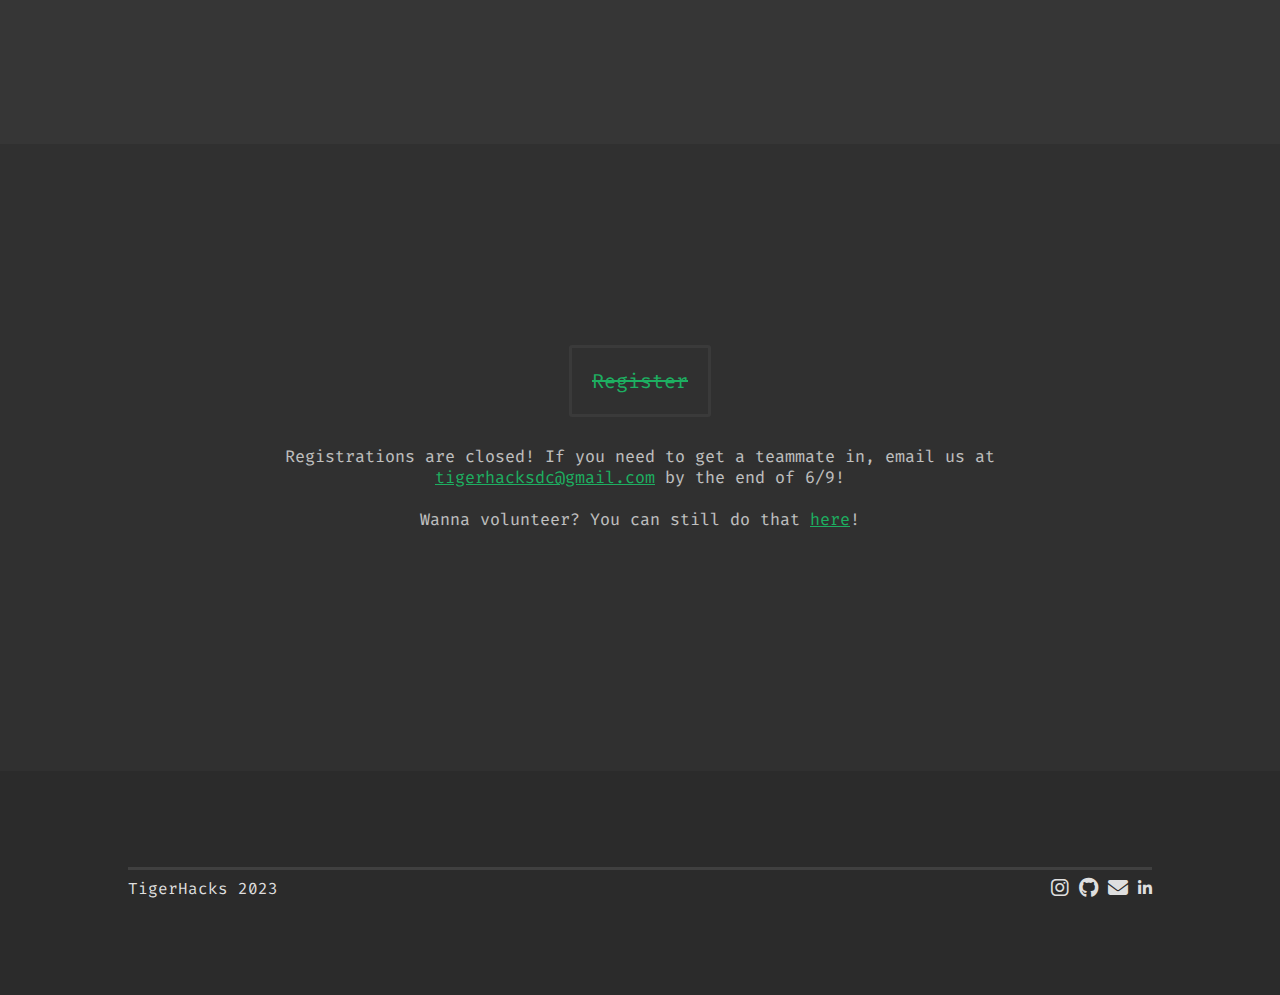
==== commit 1d6f4560: "Update index.html" ====
--- a/index.html
+++ b/index.html
@@ -200,6 +200,7 @@
                 <a class="fab fa-instagram fa-lg" href="https://www.instagram.com/jacksonreedinfotech/" target="_blank"></a>
                 <a class="fab fa-github fa-lg" href="https://github.com/TigerHacksDC/" target="_blank"></a>
                 <a class="fas fa-envelope fa-lg" href="mailto:tigerhacksdc@gmail.com" ></a>
+                <a class="fa-brands fa-linkedin-in" href="https://linkedin.com/company/tigerhacksdc/" target="_blank"></a>
             </div>
         </div>
         <!-- because of the CSS math the svg div needs to be down here.
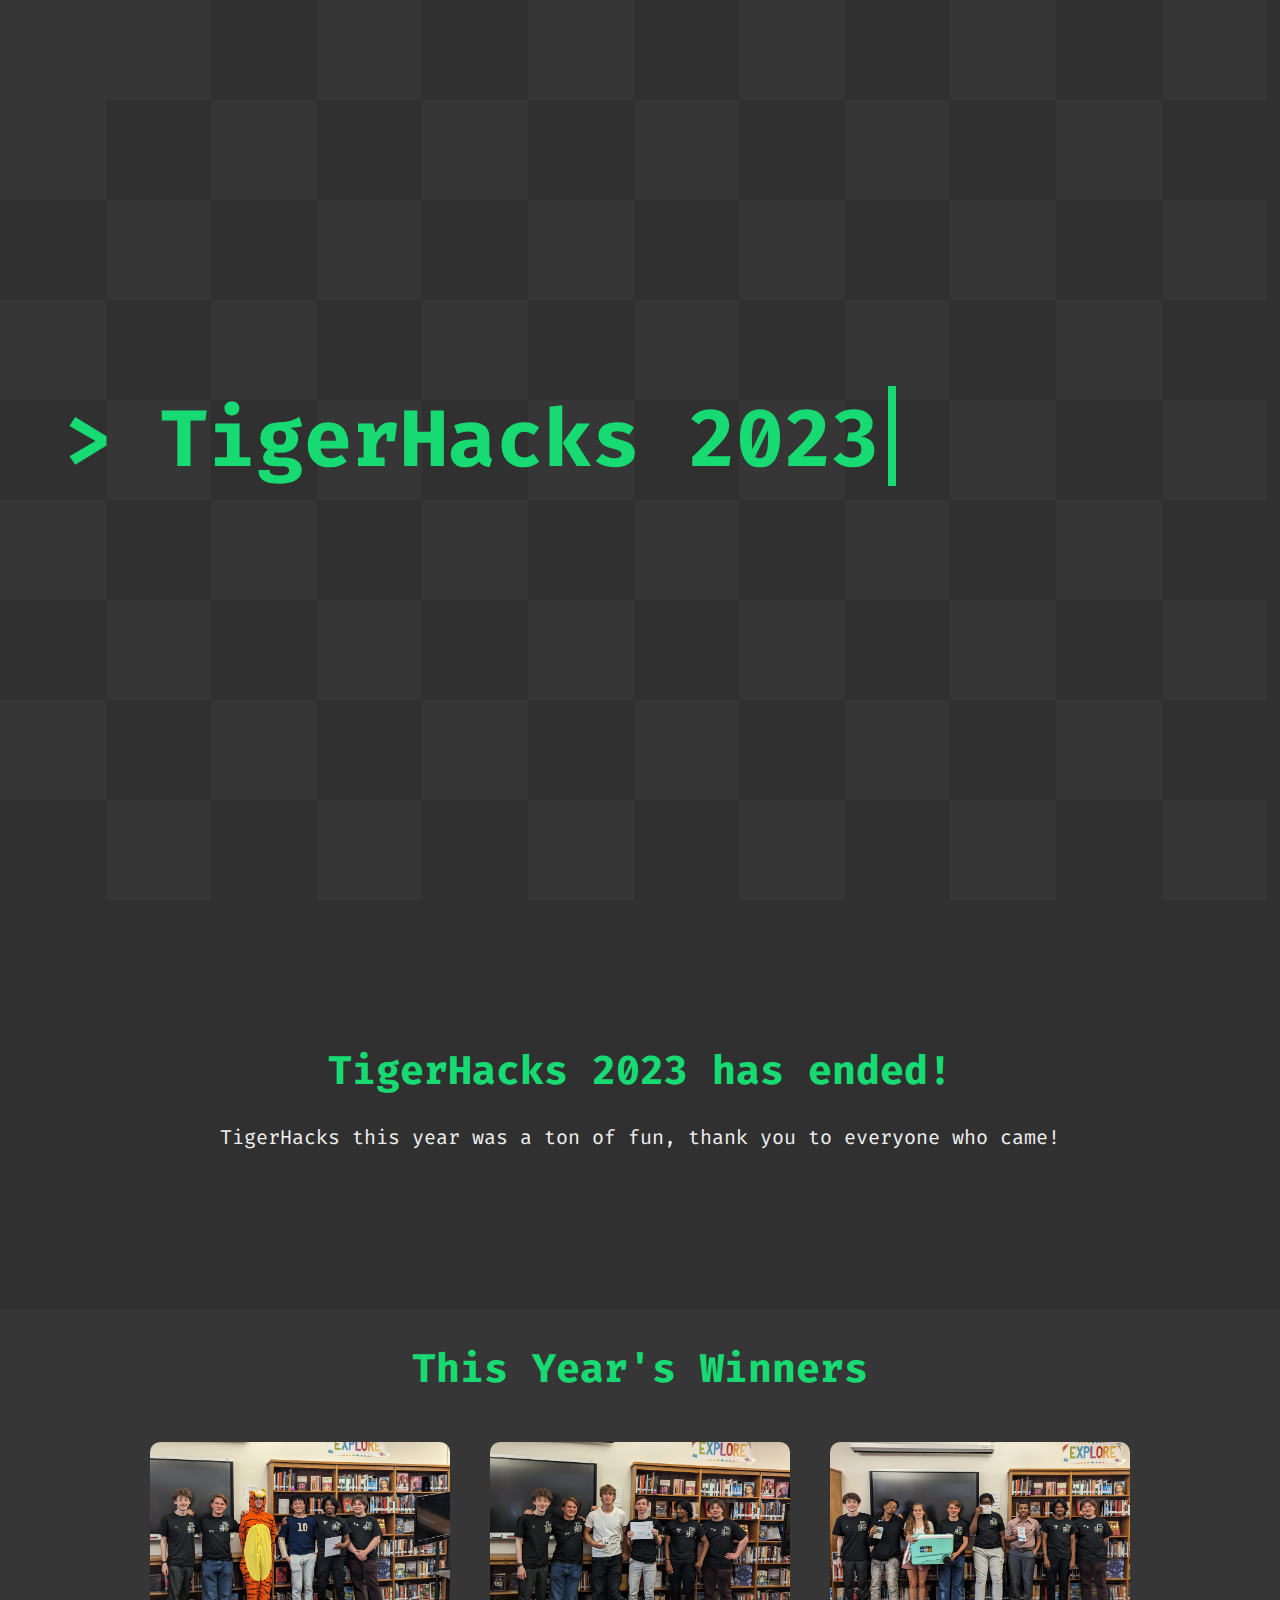
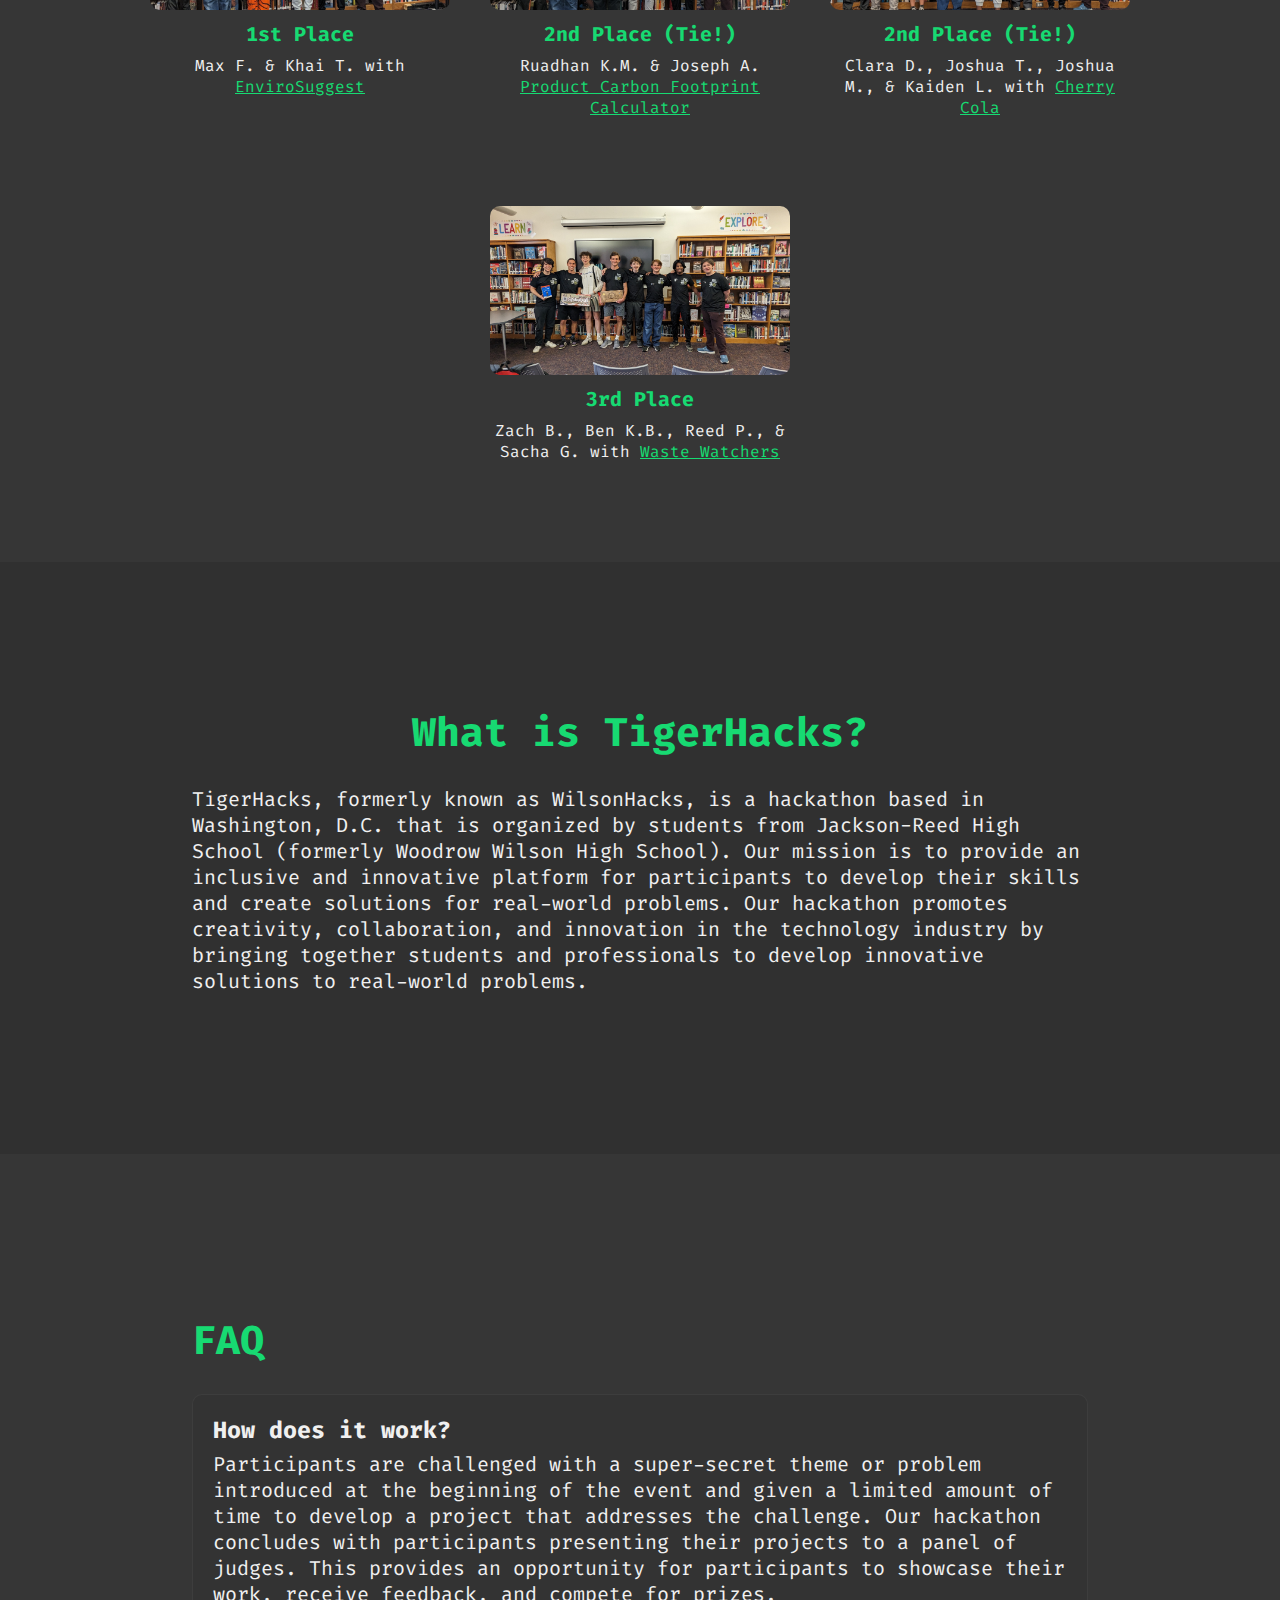
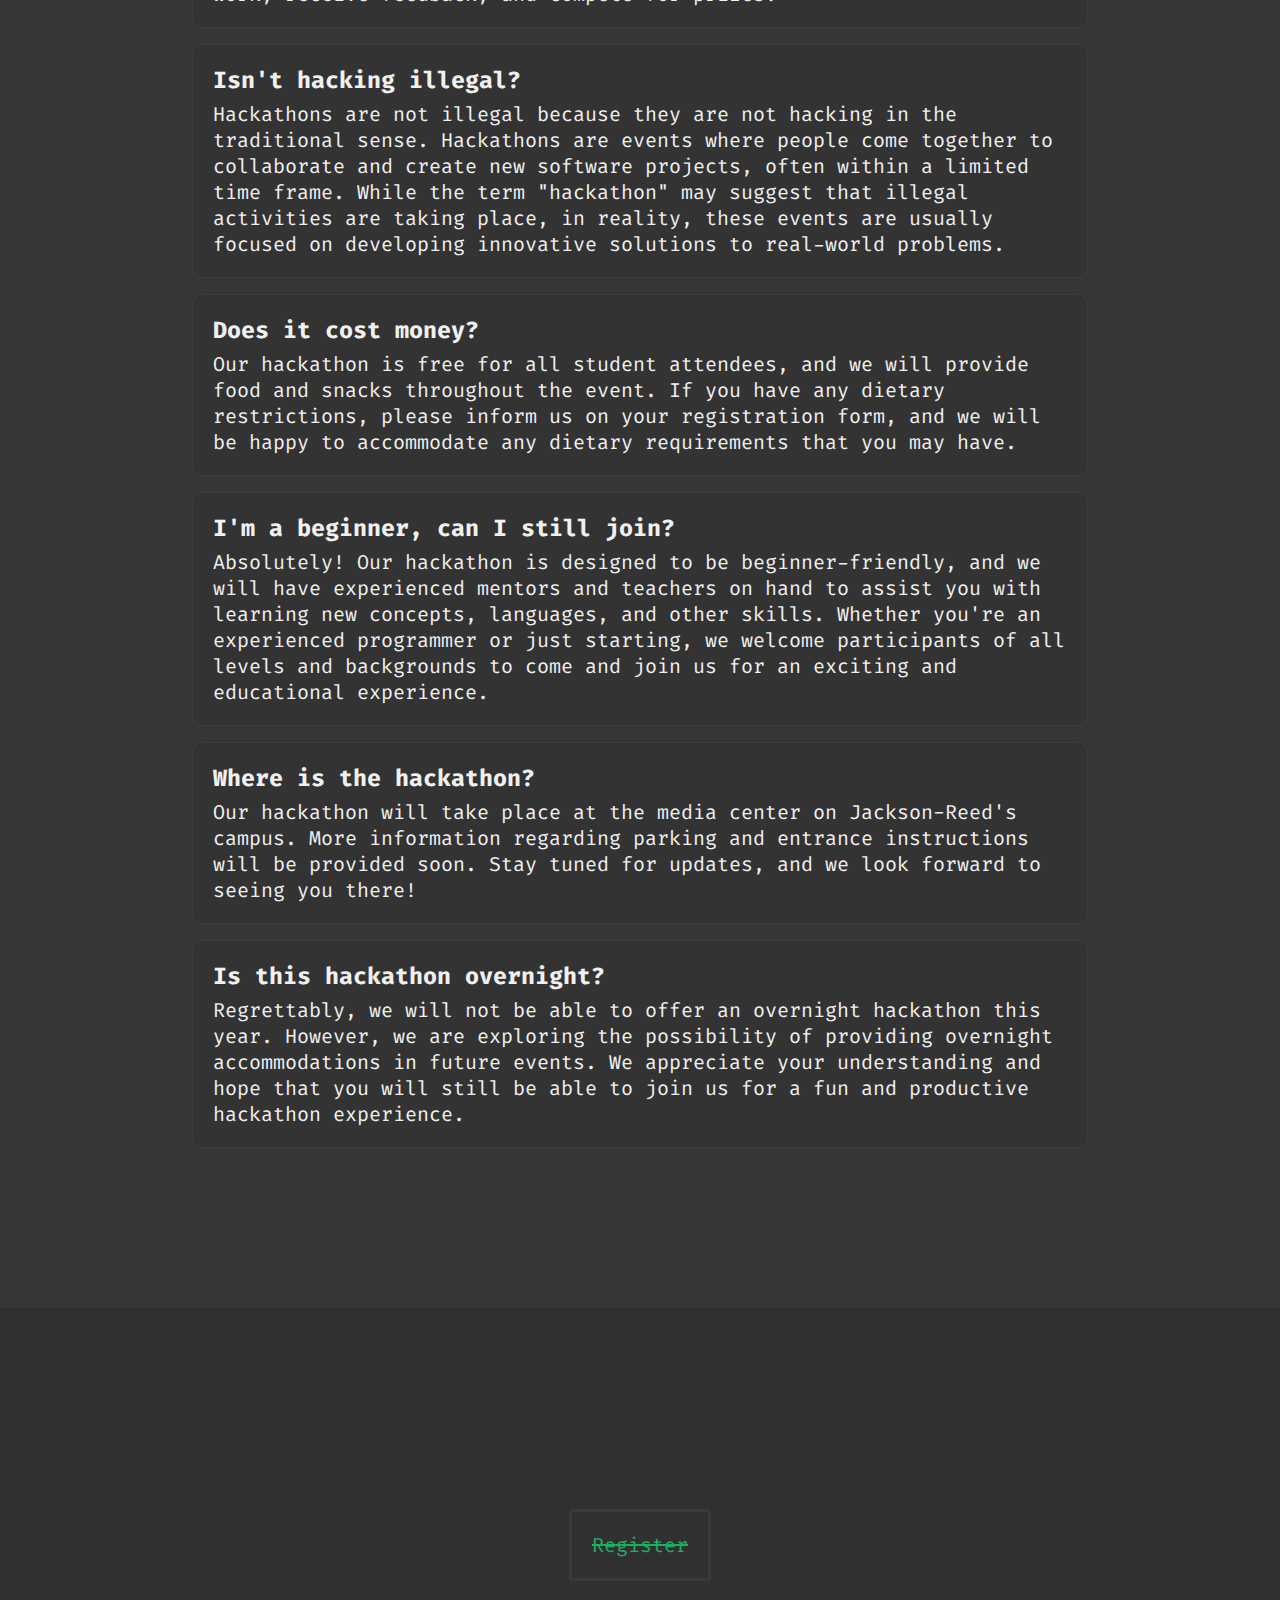
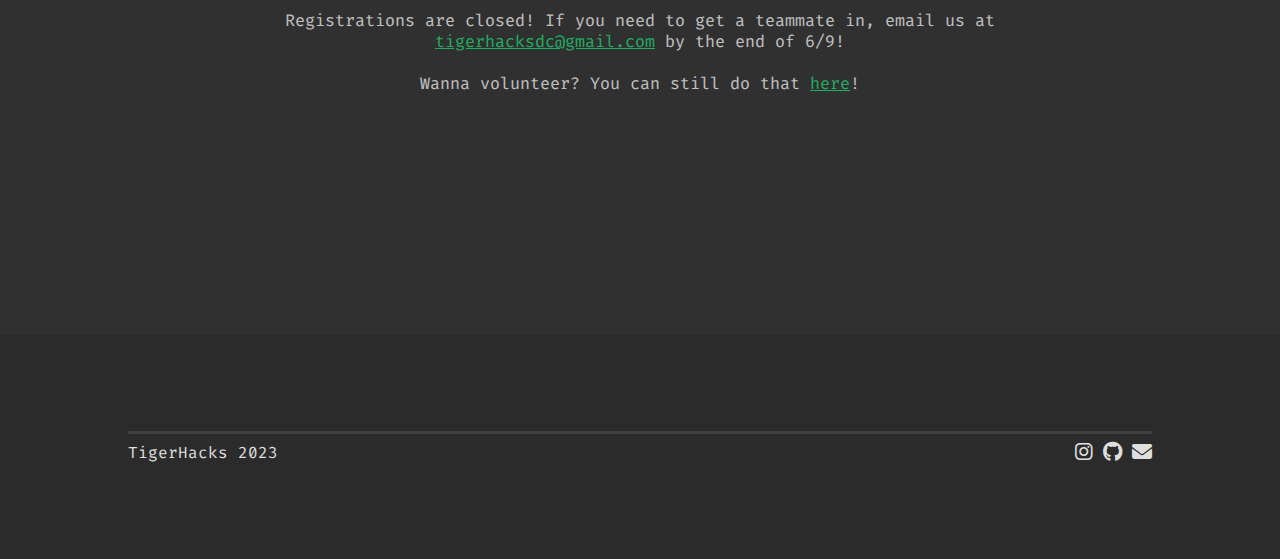
==== commit f3ebe80f: "Update to have winners" ====
--- a/index.html
+++ b/index.html
@@ -68,6 +68,49 @@
 
         <div id="tiles"></div>
 
+        <div class="section" id="overview">
+            <h1>TigerHacks 2023 has ended!</h1>
+            <p>TigerHacks this year was a ton of fun, thank you to everyone who came!</p>
+        </div>
+
+        <div class="section" id="winners">
+            <h1>This Year's Winners</h1>
+            <div id="winner-cards">
+                <div class="winner-card">
+                    <img src="/img/winners/first.jpg" alt="1st Place Winners">
+                    <p class="place">1st Place</p>
+                    <p class="description">
+                        Max F. & Khai T. with
+                        <a href="https://devpost.com/software/envirosuggest">EnviroSuggest</a>
+                    </p>
+                </div>
+                <div class="winner-card">
+                    <img src="/img/winners/second-1.jpg" alt="2nd Place Winners">
+                    <p class="place">2nd Place (Tie!)</p>
+                    <p class="description">
+                        Ruadhan K.M. & Joseph A.
+                        <a href="https://devpost.com/software/product-carbon-footprint-calculator">Product Carbon Footprint Calculator</a>
+                    </p>
+                </div>
+                <div class="winner-card">
+                    <img src="/img/winners/second-2.jpg" alt="2nd Place Winners">
+                    <p class="place">2nd Place (Tie!)</p>
+                    <p class="description">
+                        Clara D., Joshua T., Joshua M., & Kaiden L. with
+                        <a href="https://devpost.com/software/cherry-cola-team-project-for-2023-tigerhacks">Cherry Cola</a>
+                    </p>
+                </div>
+                <div class="winner-card">
+                    <img src="/img/winners/third.jpg" alt="3rd Place Winners">
+                    <p class="place">3rd Place</p>
+                    <p class="description">
+                        Zach B., Ben K.B., Reed P., & Sacha G. with
+                        <a href="https://devpost.com/software/waste-watchers-et961j">Waste Watchers</a>
+                    </p>
+                </div>
+            </div>
+        </div>
+
         <div class="section" id="about">
             <h1>What is TigerHacks?</h1>
             <p>
@@ -78,14 +121,6 @@
                 Our hackathon promotes creativity, collaboration, and innovation in the technology
                 industry by bringing together students and professionals to develop innovative
                 solutions to real-world problems.
-            </p>
-            <p>
-                <b>
-                    This year, TigerHacks is taking place on <u>June 10th</u>, at the
-                    library of Jackson-Reed High School
-                    (<a href="https://jacksonreedhs.org/">jacksonreedhs.org</a>).
-                </b>
-                The hackathon will run from 9am to 5pm.
             </p>
         </div>
 
@@ -200,7 +235,6 @@
                 <a class="fab fa-instagram fa-lg" href="https://www.instagram.com/jacksonreedinfotech/" target="_blank"></a>
                 <a class="fab fa-github fa-lg" href="https://github.com/TigerHacksDC/" target="_blank"></a>
                 <a class="fas fa-envelope fa-lg" href="mailto:tigerhacksdc@gmail.com" ></a>
-                <a class="fa-brands fa-linkedin-in" href="https://linkedin.com/company/tigerhacksdc/" target="_blank"></a>
             </div>
         </div>
         <!-- because of the CSS math the svg div needs to be down here.
--- a/css/index.css
+++ b/css/index.css
@@ -12,6 +12,10 @@
         margin: 7.5%;
         max-width: 100%;
     }
+}
+
+.section > h1 {
+    text-align: center;
 }
 
 #footer {
@@ -111,4 +115,41 @@
 #organizer-names p {
     margin: 0.15em;
     color: var(--primary);
+}
+
+#winners {
+    max-width: 100%;
+    padding: 2rem;
+    margin: 0;
+}
+
+#winner-cards {
+    display: flex;
+    flex-direction: row;
+    flex-wrap: wrap;
+    justify-content: center;
+}
+.winner-card {
+    width: 15em;
+    padding-bottom: 2em;
+    margin: 1em;
+}
+.winner-card img {
+    width: 100%;
+    border-radius: var(--radius);
+}
+.winner-card .place {
+    font-weight: bold;
+    color: var(--primary);
+    text-align: center;
+    margin: 0.25em 0;
+}
+.winner-card .description {
+    font-size: var(--text-small);
+    text-align: center;
+    margin: 0.5em 0;
+}
+
+#overview p {
+    text-align: center;
 }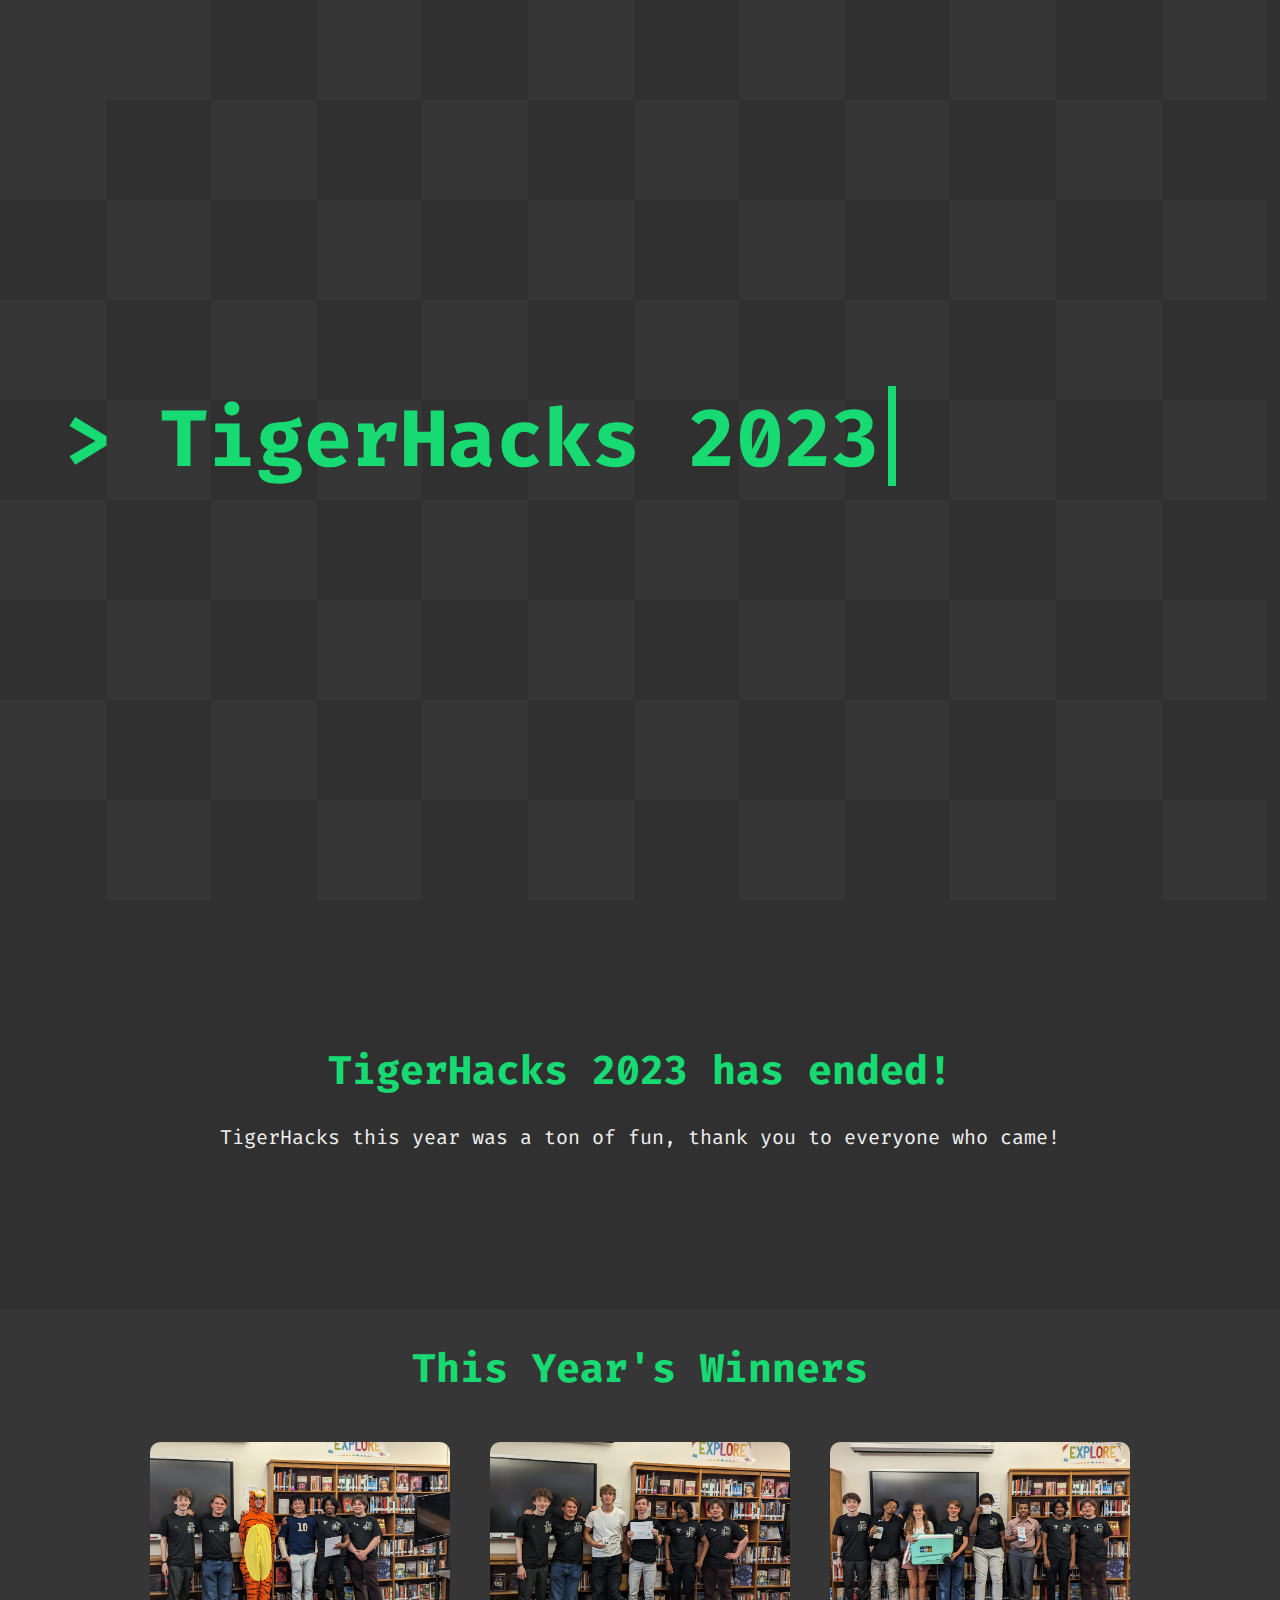
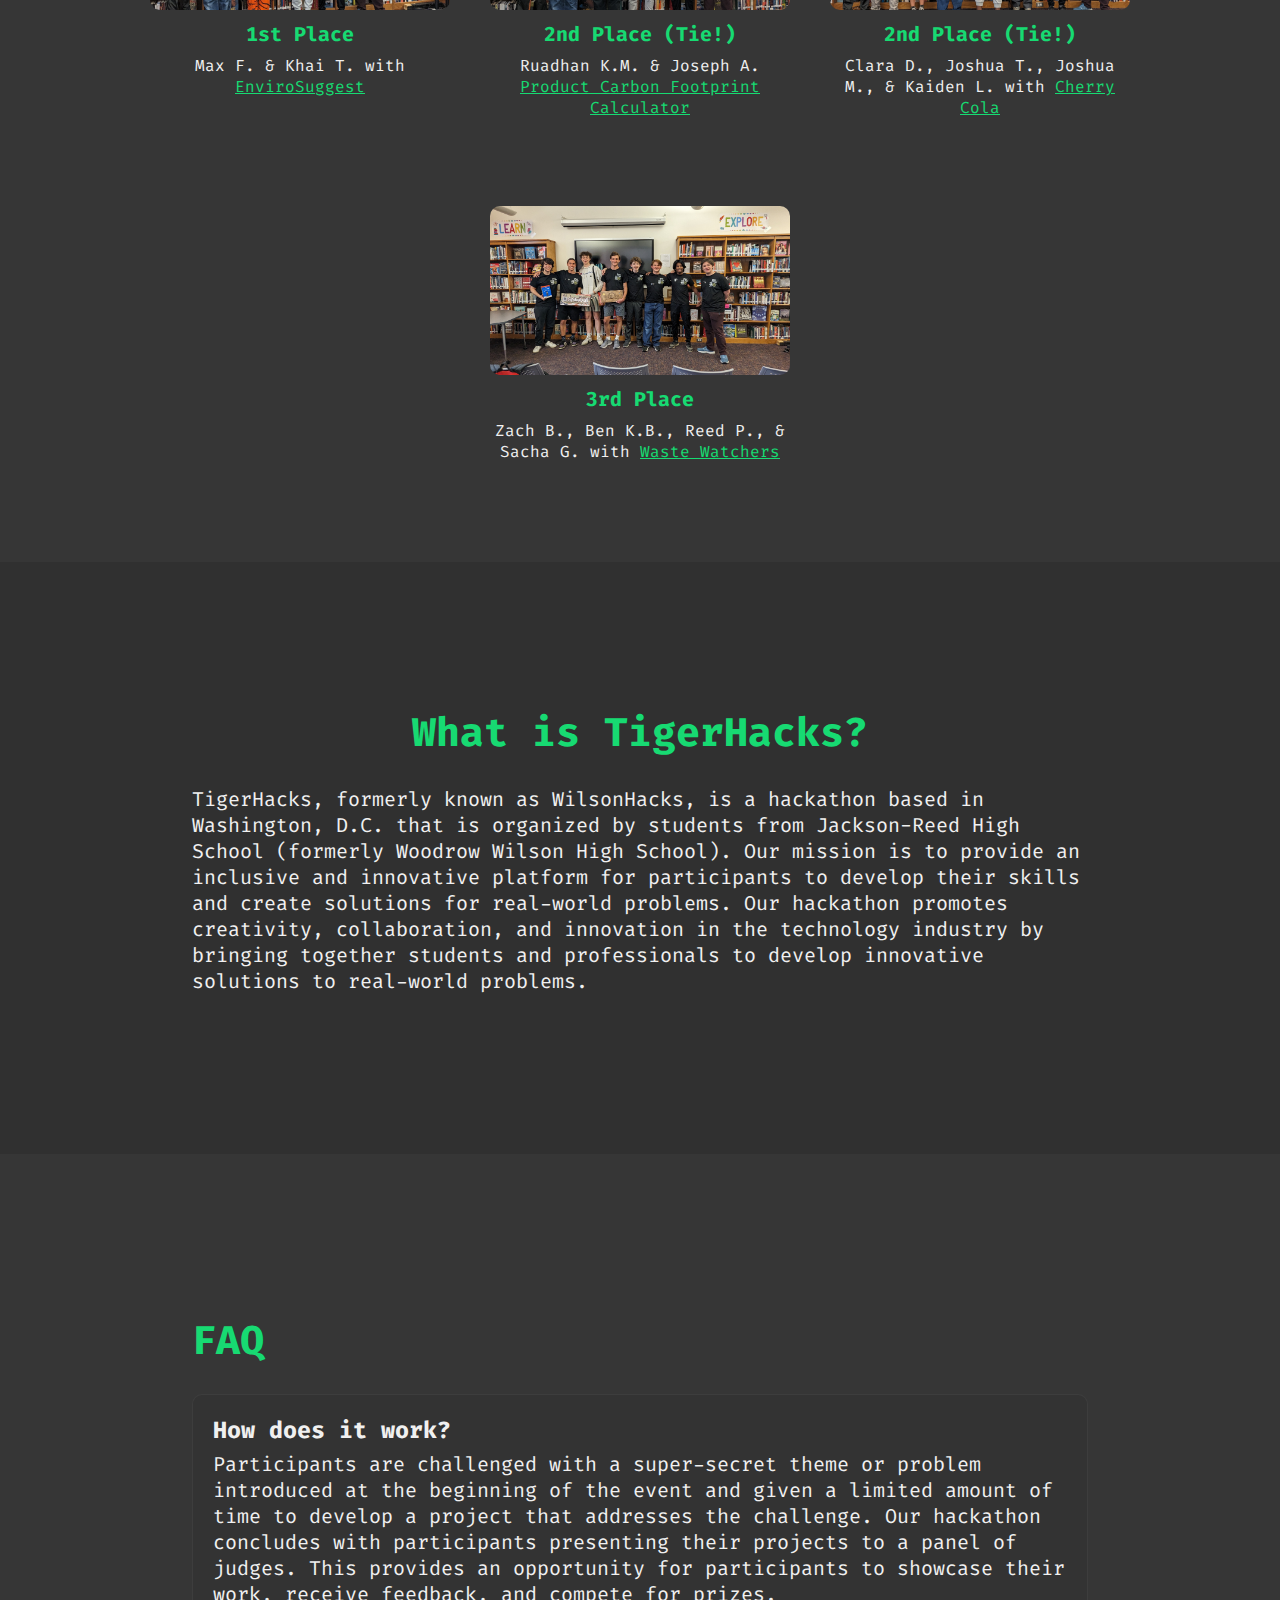
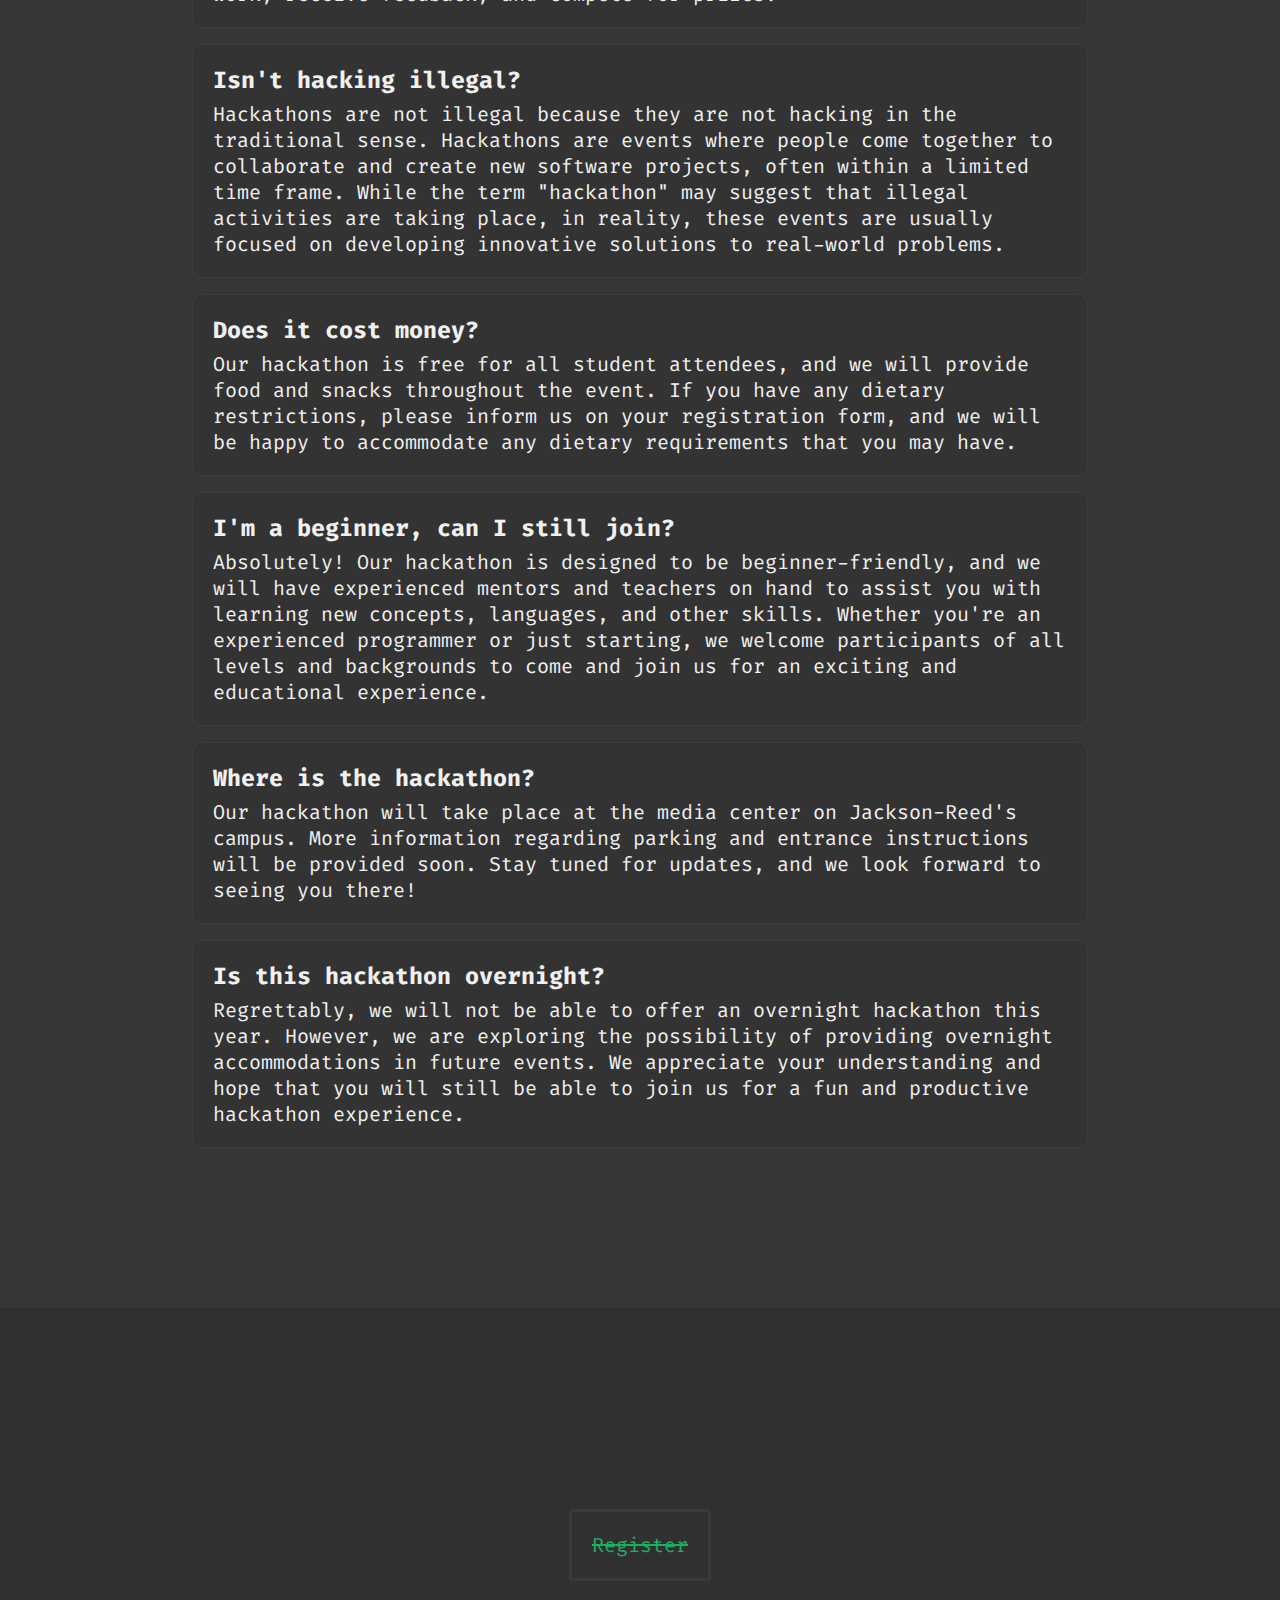
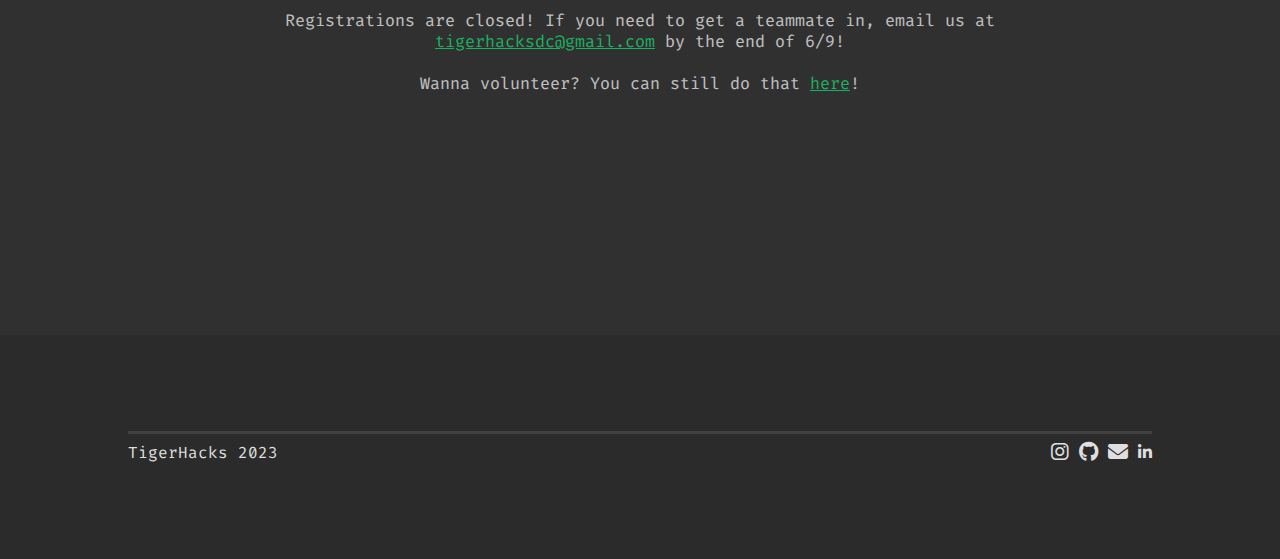
==== commit 6cd3d345: "Merge branch 'main' of https://github.com/TigerHacksDC/TigerHacksWeb" ====
--- a/index.html
+++ b/index.html
@@ -235,6 +235,7 @@
                 <a class="fab fa-instagram fa-lg" href="https://www.instagram.com/jacksonreedinfotech/" target="_blank"></a>
                 <a class="fab fa-github fa-lg" href="https://github.com/TigerHacksDC/" target="_blank"></a>
                 <a class="fas fa-envelope fa-lg" href="mailto:tigerhacksdc@gmail.com" ></a>
+                <a class="fa-brands fa-linkedin-in" href="https://linkedin.com/company/tigerhacksdc/" target="_blank"></a>
             </div>
         </div>
         <!-- because of the CSS math the svg div needs to be down here.
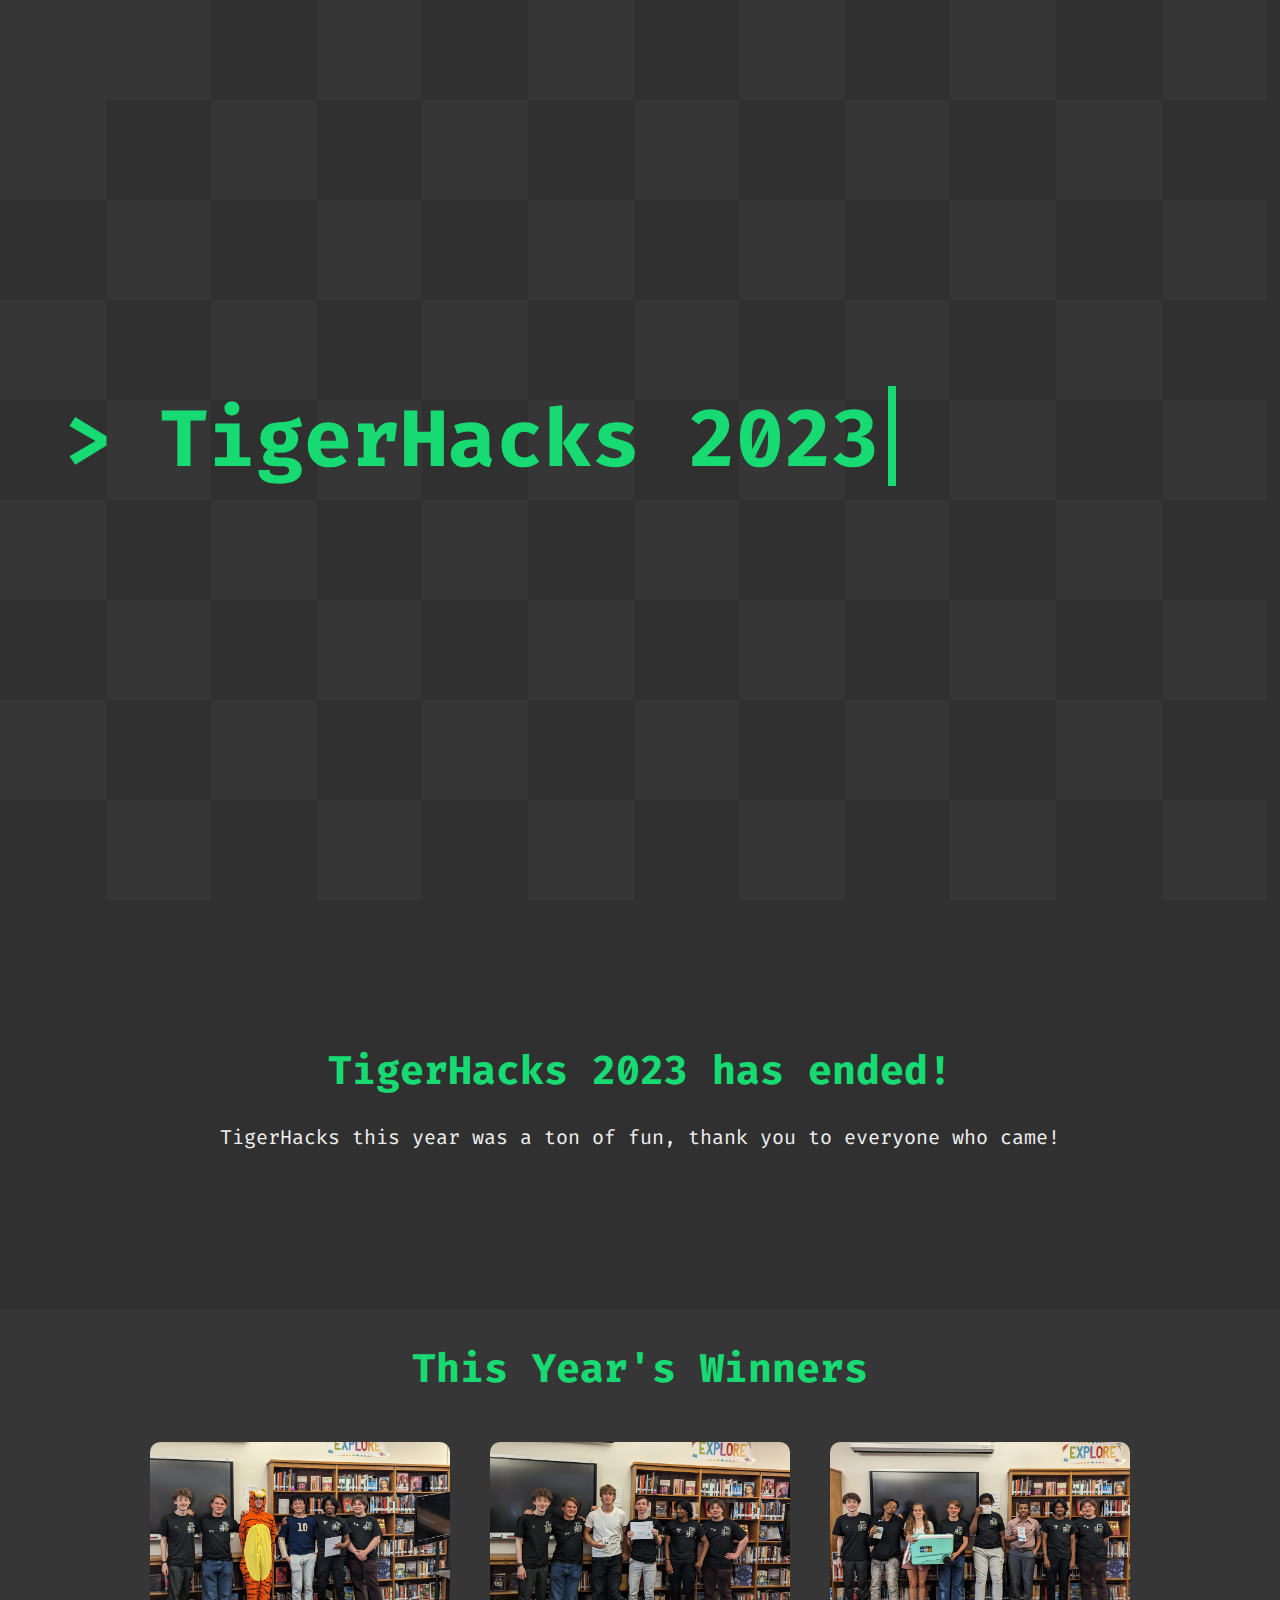
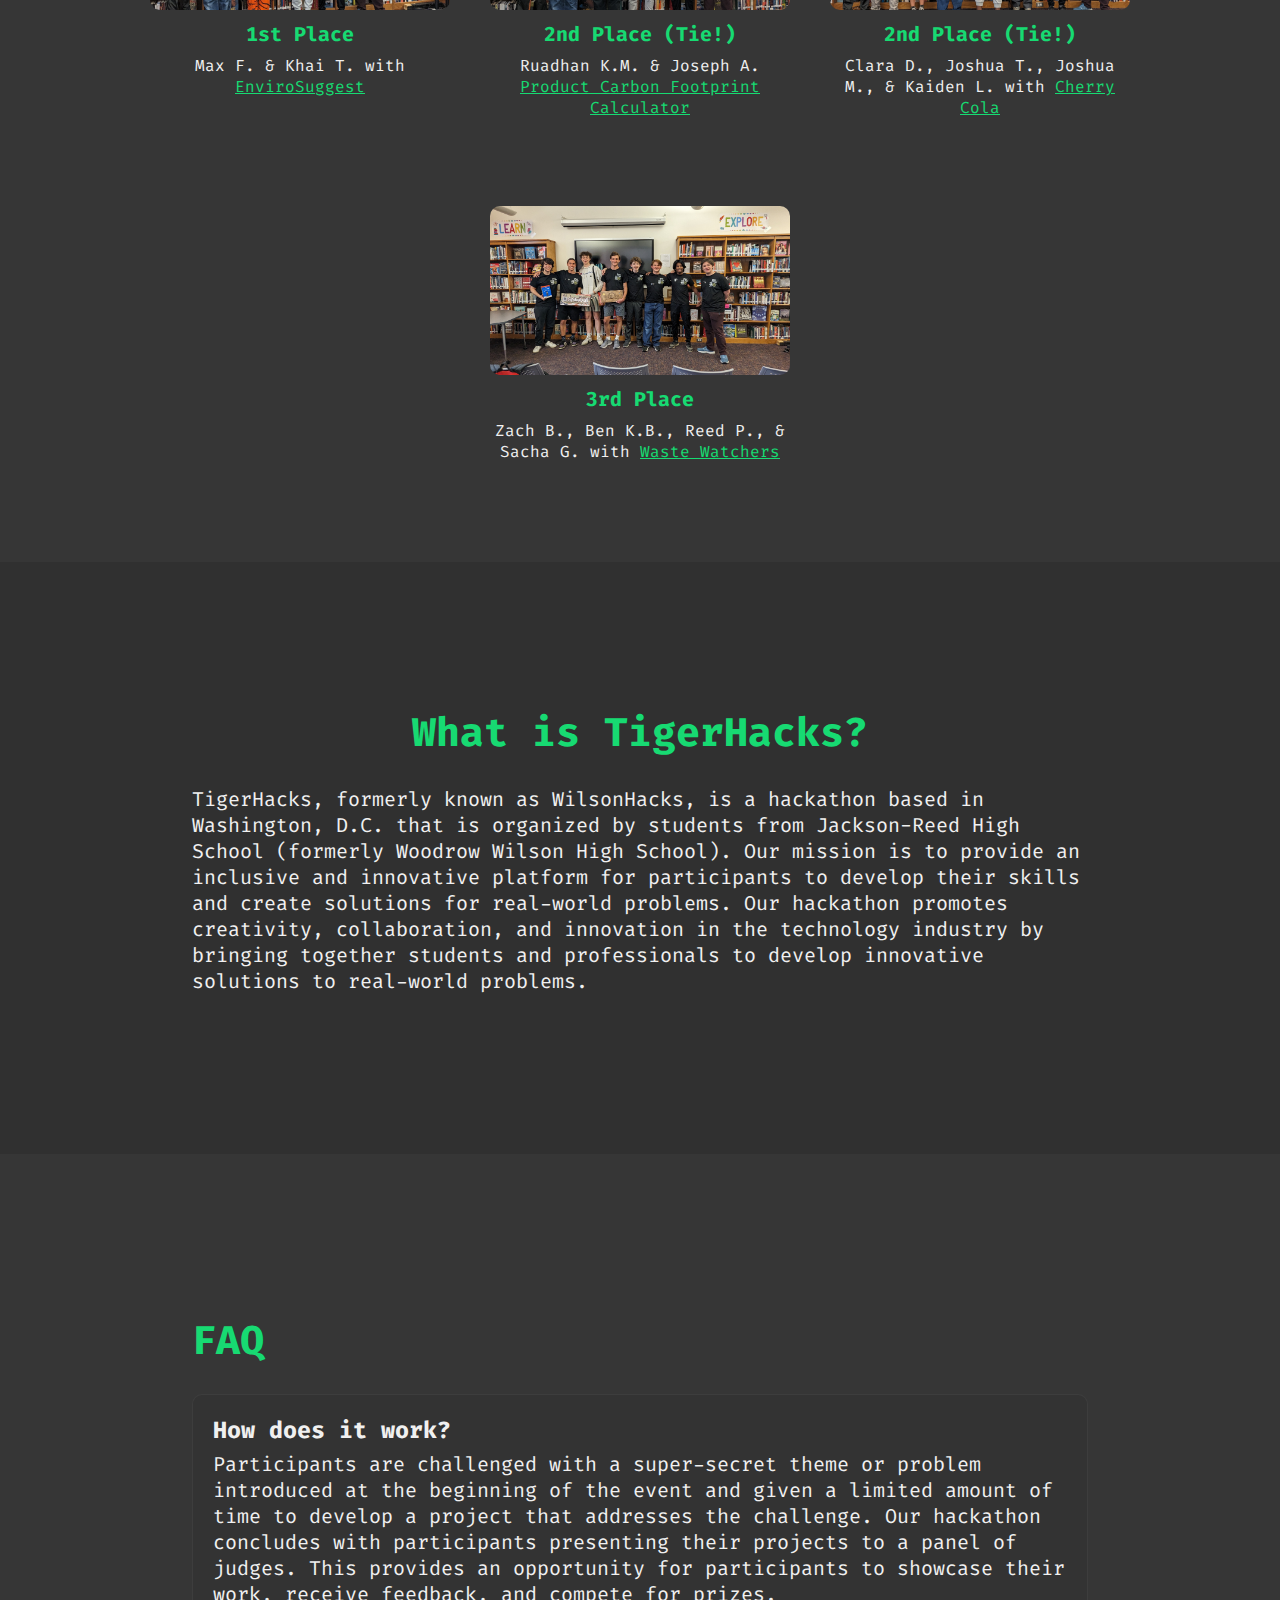
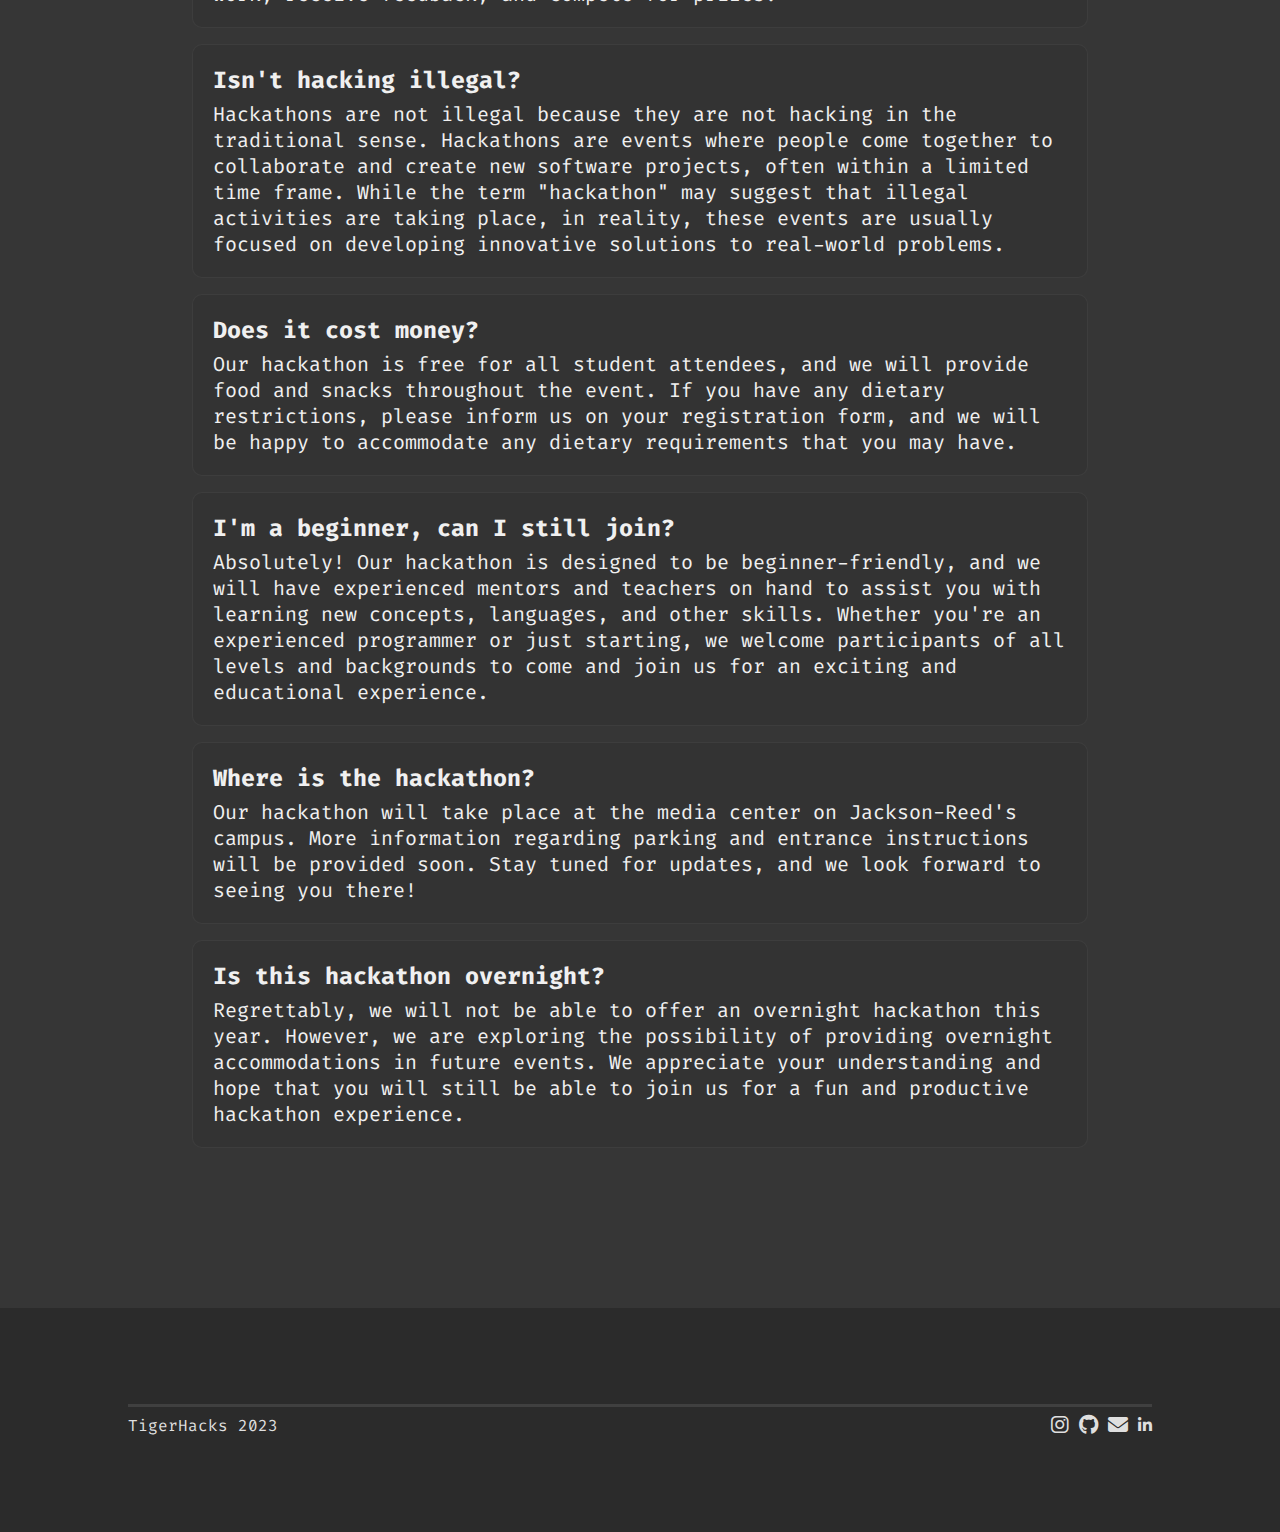
==== commit 07910a94: "Switch 'register' to 'See Winners'" ====
--- a/index.html
+++ b/index.html
@@ -34,7 +34,7 @@
 <!--                <a href="#sponsors">Sponsors</a>-->
     
                 <div id="navbar-right">
-                    <a href="#register">Register</a>
+                    <a href="#overview">See Winners</a>
                     <a class="fab fa-instagram" href="https://www.instagram.com/jacksonreedinfotech/" target="_blank"></a>
                     <a class="fab fa-github" href="https://github.com/TigerHacksDC/" target="_blank"></a>
                     <a class="fas fa-envelope" href="mailto:tigerhacksdc@gmail.com" target="_blank"></a>
@@ -60,7 +60,7 @@
                 <div id="subtitle-text"></div>
             </div>
             <div id="register-link">
-                <a id="register-text" href="#register">Register</a>
+                <a id="register-text" href="#overview">See Winners</a>
             </div>
         </div>
 
@@ -204,9 +204,9 @@
             </div>
         </div> -->
 
-        <div class="section" id="register">
+        <!-- <div class="section" id="register"> -->
             <!-- <button>Registration coming soon!</button> -->
-            <a href="/register" class="button smooth disabled">Register</a>
+            <!-- <a href="/register" class="button smooth disabled">Register</a>
             <br>
             <br>
             <br>
@@ -217,7 +217,7 @@
                 <br>
                 Wanna volunteer? You can still do that <a href="/volunteer">here</a>!
             </small>
-        </div>
+        </div> -->
 
         <!-- <div class="section" id="organizers">
             <h3>Organizers</h3>
